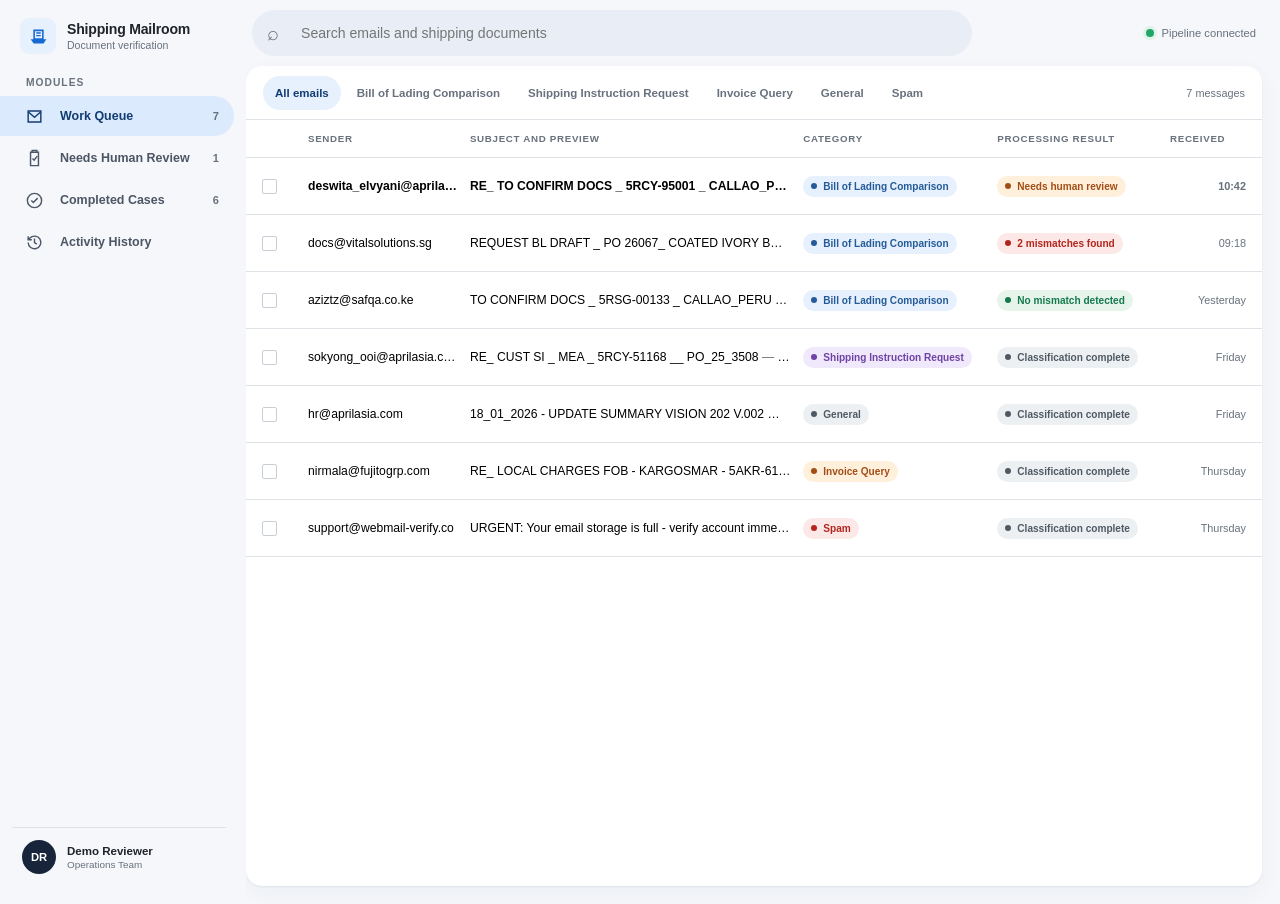
==== frontend/index.html @ e83cf976 "feat: add shipping verification frontend" ====
<!doctype html>
<html lang="en">
<head>
  <meta charset="utf-8">
  <meta name="viewport" content="width=device-width, initial-scale=1">
  <meta name="description" content="Shipping verification inbox and document comparison workflow.">
  <title>Work Queue · Shipping Mailroom</title>
  <link rel="icon" type="image/svg+xml" href="data:image/svg+xml,%3Csvg xmlns='http://www.w3.org/2000/svg' viewBox='0 0 64 64'%3E%3Crect width='64' height='64' rx='15' fill='%2308131d'/%3E%3Cpath d='M13 39h38l-6 10H20z' fill='%2328d7ba'/%3E%3Cpath d='M22 18h20v21H22z' fill='%23f3f5ee'/%3E%3Cpath d='M27 24h10M27 30h10' stroke='%2308131d' stroke-width='3' stroke-linecap='round'/%3E%3C/svg%3E">
  <link rel="stylesheet" href="styles.css?v=8">
</head>
<body data-module="inbox">
  <aside class="sidebar" id="sidebar"></aside>
  <div class="app-frame">
    <header class="topbar" id="topbar"></header>
    <main class="module">
      <div class="mailbox-heading">
        <div class="mailbox-tabs" aria-label="Work Queue filters">
          <button class="active" data-filter="all">All emails</button>
          <button data-filter="bl_comparison">Bill of Lading Comparison</button>
          <button data-filter="si_request">Shipping Instruction Request</button>
          <button data-filter="invoice_query">Invoice Query</button>
          <button data-filter="general">General</button>
          <button data-filter="spam">Spam</button>
        </div>
        <span class="mailbox-count" id="mailboxCount">0 messages</span>
      </div>
      <div class="email-table" role="table" aria-label="Shipping email Work Queue">
        <div class="email-header" role="row"><span></span><span>Sender</span><span>Subject and preview</span><span>Category</span><span>Processing result</span><span>Received</span></div>
        <div id="emailRows"></div>
      </div>
    </main>
  </div>
  <div class="toast" id="toast" role="status" aria-live="polite"></div>
  <script src="data.js?v=7"></script>
  <script src="app.js?v=7"></script>
  <script src="inbox.js?v=7"></script>
</body>
</html>
---- frontend/styles.css ----
:root {
  --navy: #17243a;
  --navy-soft: #243651;
  --canvas: #f5f7fb;
  --paper: #ffffff;
  --ink: #20242a;
  --muted: #68717d;
  --line: #dfe3e8;
  --line-strong: #c8ced6;
  --blue: #1769d2;
  --blue-soft: #e7f0fd;
  --green: #147a4c;
  --green-soft: #e6f4ec;
  --orange: #a34d16;
  --orange-soft: #fff0dc;
  --red: #b3261e;
  --red-soft: #fce8e6;
  --shadow: 0 1px 2px rgba(26, 39, 60, .07), 0 8px 24px rgba(26, 39, 60, .04);
  font-family: Inter, ui-sans-serif, -apple-system, BlinkMacSystemFont, "Segoe UI", sans-serif;
  color: var(--ink);
  background: var(--canvas);
}
* { box-sizing: border-box; }
body { margin: 0; min-width: 320px; min-height: 100vh; display: grid; grid-template-columns: 246px minmax(0, 1fr); background: var(--canvas); }
button, input, select { font: inherit; }
button, a { -webkit-tap-highlight-color: transparent; }
a { color: inherit; }
.sr-only { position: absolute; width: 1px; height: 1px; padding: 0; margin: -1px; overflow: hidden; clip: rect(0,0,0,0); white-space: nowrap; border: 0; }

.sidebar { position: sticky; inset: 0 auto 0 0; height: 100vh; display: flex; flex-direction: column; padding: 18px 12px 14px 0; background: var(--canvas); z-index: 10; }
.brand { display: flex; align-items: center; gap: 11px; min-height: 48px; padding: 0 14px 18px 20px; }
.brand-mark { flex: 0 0 36px; width: 36px; height: 36px; display: grid; place-items: center; border-radius: 9px; color: var(--blue); background: var(--blue-soft); }
.brand-mark svg { width: 21px; }
.brand strong { display: block; font-size: .88rem; letter-spacing: -.015em; }
.brand small { display: block; margin-top: 2px; color: var(--muted); font-size: .66rem; }
.nav-label { padding: 5px 16px 8px 26px; color: var(--muted); font-size: .64rem; font-weight: 800; text-transform: uppercase; letter-spacing: .1em; }
.module-nav { display: grid; gap: 2px; }
.module-nav a { display: grid; grid-template-columns: 24px 1fr auto; align-items: center; gap: 12px; min-height: 40px; padding: 5px 15px 5px 24px; border-radius: 0 22px 22px 0; color: #4c5664; text-decoration: none; font-size: .78rem; font-weight: 600; }
.module-nav a:hover { background: #e9edf3; }
.module-nav a.active { color: #123d72; background: #dceafd; }
.module-nav a b { color: var(--muted); font-size: .69rem; font-weight: 700; }
.nav-icon { width: 20px; height: 20px; display: grid; place-items: center; }
.nav-icon svg { width: 19px; height: 19px; }
.sidebar-profile { margin: auto 8px 0 12px; padding: 12px 10px; display: grid; grid-template-columns: 36px 1fr; align-items: center; gap: 9px; border-top: 1px solid var(--line); }
.profile-avatar { width: 34px; height: 34px; display: grid; place-items: center; border-radius: 50%; color: #fff; background: var(--navy); font-size: .7rem; font-weight: 800; }
.profile-copy { min-width: 0; }
.profile-copy strong, .profile-copy span { display: block; overflow: hidden; white-space: nowrap; text-overflow: ellipsis; }
.profile-copy strong { font-size: .72rem; }
.profile-copy span { margin-top: 2px; color: var(--muted); font-size: .62rem; }

.app-frame { min-width: 0; }
.topbar { height: 66px; display: flex; align-items: center; justify-content: space-between; gap: 20px; padding: 9px 24px 9px 6px; }
.global-search { width: min(720px, 75%); min-height: 46px; display: grid; grid-template-columns: 24px 1fr; align-items: center; gap: 8px; padding: 0 15px; border-radius: 24px; background: #e9eef6; }
.global-search:focus-within { background: var(--paper); box-shadow: var(--shadow); }
.global-search input { width: 100%; border: 0; outline: 0; background: transparent; color: var(--ink); font-size: .88rem; }
.search-icon { color: var(--muted); font-size: 1.25rem; }
.pipeline-state { display: flex; align-items: center; gap: 7px; color: var(--muted); font-size: .7rem; white-space: nowrap; }
.pipeline-state span { width: 8px; height: 8px; border-radius: 50%; background: #23a667; box-shadow: 0 0 0 3px #dff3e8; }

.module { min-height: calc(100vh - 80px); margin: 0 18px 18px 0; overflow: hidden; border-radius: 16px; background: var(--paper); box-shadow: var(--shadow); }
.module-inner { padding: 0 24px 34px; }
.module-heading { min-height: 76px; display: flex; align-items: center; justify-content: space-between; gap: 18px; padding: 16px 22px; border-bottom: 1px solid var(--line); }
.kicker { display: block; margin-bottom: 4px; color: var(--blue); font-size: .61rem; font-weight: 800; text-transform: uppercase; letter-spacing: .09em; }
h1, h2, h3, p { margin-top: 0; }
h1 { margin-bottom: 0; font-size: 1.35rem; line-height: 1.2; letter-spacing: -.025em; }
.module-heading p { margin: 5px 0 0; color: var(--muted); font-size: .75rem; }
.heading-stats { display: flex; gap: 8px; }
.heading-stats div { min-width: 106px; padding: 8px 11px; border: 1px solid var(--line); border-radius: 9px; }
.heading-stats strong, .heading-stats span { display: block; }
.heading-stats strong { font-size: .92rem; }
.heading-stats span { margin-top: 2px; color: var(--muted); font-size: .62rem; }
.module-actions, .button-row { display: flex; align-items: center; gap: 8px; flex-wrap: wrap; }
.select-case { min-height: 36px; max-width: 310px; padding: 7px 32px 7px 10px; border: 1px solid var(--line-strong); border-radius: 18px; color: var(--ink); background: var(--paper); font-size: .68rem; }
.primary-button, .secondary-button { min-height: 36px; display: inline-flex; align-items: center; justify-content: center; padding: 7px 13px; border-radius: 18px; font-size: .7rem; font-weight: 750; text-decoration: none; cursor: pointer; }
.primary-button { border: 1px solid var(--blue); color: #fff; background: var(--blue); }
.secondary-button { border: 1px solid var(--line-strong); color: var(--ink); background: var(--paper); }
.primary-button:hover { background: #105ab5; }
.secondary-button:hover { border-color: var(--blue); color: var(--blue); }

.mailbox-heading { min-height: 54px; display: flex; align-items: center; justify-content: space-between; gap: 14px; padding: 8px 17px; border-bottom: 1px solid var(--line); }
.mailbox-tabs { min-width: 0; display: flex; align-items: center; gap: 4px; overflow-x: auto; scrollbar-width: thin; }
.mailbox-tabs button { min-height: 34px; padding: 6px 12px; border: 0; border-radius: 18px; color: var(--muted); background: transparent; font-size: .72rem; font-weight: 650; cursor: pointer; }
.mailbox-tabs button:hover { background: #eef1f5; }
.mailbox-tabs button.active { color: #123d72; background: var(--blue-soft); }
.mailbox-count { color: var(--muted); font-size: .68rem; }
.email-table { width: 100%; }
.email-header, .email-row { display: grid; grid-template-columns: 34px minmax(135px,.7fr) minmax(240px,1.5fr) minmax(150px,.85fr) minmax(138px,.75fr) 76px; align-items: center; gap: 12px; padding: 0 16px; }
.email-header { min-height: 38px; border-bottom: 1px solid var(--line); color: var(--muted); font-size: .61rem; font-weight: 800; text-transform: uppercase; letter-spacing: .07em; }
.email-row { width: 100%; min-height: 57px; border: 0; border-bottom: 1px solid var(--line); background: var(--paper); text-align: left; cursor: pointer; }
.email-row:hover { position: relative; z-index: 1; background: #f4f7fb; box-shadow: 0 1px 4px rgba(28,40,60,.14); }
.email-row.unread { font-weight: 700; }
.row-check { width: 15px; height: 15px; border: 1px solid var(--line-strong); border-radius: 2px; }
.email-sender, .email-subject { overflow: hidden; white-space: nowrap; text-overflow: ellipsis; font-size: .76rem; }
.email-preview { color: var(--muted); font-weight: 400; }
.email-time { color: var(--muted); font-size: .68rem; text-align: right; }
.pill { width: fit-content; max-width: 100%; display: inline-flex; align-items: center; gap: 6px; padding: 5px 8px; border-radius: 999px; color: #4f5964; background: #edf0f3; font-size: .63rem; font-weight: 750; white-space: nowrap; }
.pill::before { content: ''; width: 6px; height: 6px; border-radius: 50%; background: currentColor; }
.pill.teal { color: var(--green); background: var(--green-soft); }
.pill.orange { color: var(--orange); background: var(--orange-soft); }
.pill.red { color: var(--red); background: var(--red-soft); }
.pill.blue { color: #245b98; background: var(--blue-soft); }
.pill.purple { color: #6f42a6; background: #f0e8fb; }
.empty { padding: 50px 24px; color: var(--muted); text-align: center; font-size: .78rem; }
.empty h2 { color: var(--ink); }
.empty .primary-button { margin-top: 12px; }

.message-toolbar { min-height: 50px; display: flex; align-items: center; justify-content: space-between; gap: 10px; padding: 6px 14px; border-bottom: 1px solid var(--line); }
.icon-link { min-height: 36px; display: inline-flex; align-items: center; gap: 8px; padding: 6px 10px; border-radius: 18px; color: var(--muted); text-decoration: none; font-size: .7rem; font-weight: 650; }
.icon-link:hover { color: var(--ink); background: #eef1f5; }
.message-index { color: var(--muted); font-size: .68rem; }
.message-article { padding: 22px 28px 34px; }
.message-subject-line { display: flex; align-items: flex-start; justify-content: space-between; gap: 18px; }
.message-subject-line h1 { max-width: 850px; font-size: 1.22rem; font-weight: 500; line-height: 1.4; }
.category-label { display: inline-block; margin-left: 7px; padding: 3px 7px; border-radius: 4px; color: var(--muted); background: #edf0f3; font-size: .6rem; vertical-align: middle; }
.sender-line { display: grid; grid-template-columns: 42px minmax(0,1fr) auto; align-items: center; gap: 11px; margin-top: 22px; }
.sender-avatar { width: 40px; height: 40px; display: grid; place-items: center; border-radius: 50%; color: #24415d; background: #dde7f1; font-size: .72rem; font-weight: 800; }
.sender-name { font-size: .75rem; font-weight: 750; }
.sender-address, .sender-recipient, .sender-time { color: var(--muted); font-size: .65rem; }
.sender-recipient { margin-top: 3px; }
.message-body { max-width: 800px; margin: 24px 0 28px 53px; white-space: pre-line; font-size: .79rem; line-height: 1.75; }
.attachment-area { margin-left: 53px; }
.attachment-area h2 { margin: 0 0 10px; font-size: .74rem; }
.attachment-grid { display: grid; grid-template-columns: repeat(2, minmax(220px, 310px)); gap: 10px; }
.attachment-card { min-height: 68px; display: grid; grid-template-columns: 50px 1fr; align-items: center; gap: 10px; padding: 9px; border: 1px solid var(--line); border-radius: 9px; color: var(--ink); background: var(--paper); text-decoration: none; }
.attachment-card:hover { border-color: var(--blue); }
.attachment-thumb { width: 50px; height: 50px; display: grid; place-items: center; border-radius: 5px; color: var(--muted); background: #edf1f5; font-size: .58rem; font-weight: 800; }
.attachment-name { display: block; overflow: hidden; white-space: nowrap; text-overflow: ellipsis; font-size: .7rem; font-weight: 700; }
.attachment-type { display: block; margin-top: 4px; color: var(--muted); font-size: .62rem; }
.result-banner { max-width: 760px; margin: 24px 0 0 53px; display: flex; align-items: center; justify-content: space-between; gap: 16px; padding: 14px 16px; border-radius: 10px; }
.result-banner.match { background: var(--green-soft); }
.result-banner.mismatch { background: var(--red-soft); }
.result-banner.review { background: var(--orange-soft); }
.result-banner.classified { background: var(--blue-soft); }
.result-banner strong { display: block; font-size: .78rem; }
.result-banner p { margin: 4px 0 0; color: var(--muted); font-size: .66rem; line-height: 1.45; }

.surface { margin: 16px 22px 24px; overflow: hidden; border: 1px solid var(--line); border-radius: 12px; background: var(--paper); }
.case-banner { display: flex; align-items: flex-start; justify-content: space-between; gap: 18px; padding: 15px 17px; border-bottom: 1px solid var(--line); }
.case-banner h2 { margin: 3px 0 5px; font-size: .9rem; }
.case-banner p { margin: 0; color: var(--muted); font-size: .67rem; }
.case-result { flex: none; padding: 7px 9px; border-radius: 8px; font-size: .66rem; font-weight: 800; }
.case-result.match { color: var(--green); background: var(--green-soft); }
.case-result.mismatch { color: var(--red); background: var(--red-soft); }
.comparison-table { width: 100%; }
.compare-row { display: grid; grid-template-columns: minmax(135px,.8fr) minmax(175px,1.15fr) minmax(175px,1.15fr) 98px; align-items: center; gap: 15px; min-height: 67px; padding: 9px 16px; border-bottom: 1px solid var(--line); }
.compare-row.header { min-height: 40px; color: var(--muted); background: #fafbfc; font-size: .59rem; font-weight: 800; text-transform: uppercase; letter-spacing: .06em; }
.compare-row.flagged { background: #fff8f7; box-shadow: inset 3px 0 var(--red); }
.compare-row.unresolved { background: #fffaf1; box-shadow: inset 3px 0 #d98525; }
.field-name { font-size: .73rem; font-weight: 750; }
.field-value strong { display: block; font-size: .72rem; font-weight: 650; }
.field-value a { display: inline-block; margin-top: 5px; color: var(--blue); font-size: .62rem; font-weight: 750; text-decoration: none; }
.surface-foot { min-height: 52px; display: flex; align-items: center; justify-content: space-between; gap: 14px; padding: 9px 16px; color: var(--muted); background: #fafbfc; font-size: .64rem; }

.field-tabs { display: flex; gap: 6px; margin: 16px 22px 0; overflow-x: auto; }
.field-tabs a { flex: none; padding: 7px 10px; border-radius: 16px; color: var(--muted); background: #edf0f4; text-decoration: none; font-size: .63rem; font-weight: 700; }
.field-tabs a.active { color: #fff; background: var(--navy); }
.proof-grid { display: grid; grid-template-columns: 1fr 1fr; gap: 14px; margin: 16px 22px 0; }
.proof-card { overflow: hidden; border: 1px solid var(--line); border-radius: 12px; background: var(--paper); }
.proof-meta { padding: 13px 15px; border-bottom: 1px solid var(--line); }
.doc-type { color: var(--blue); font-size: .59rem; font-weight: 800; text-transform: uppercase; letter-spacing: .08em; }
.proof-meta h2 { margin: 4px 0 3px; font-size: .82rem; }
.proof-meta p { margin: 0; color: var(--muted); font-size: .64rem; }
.document-page { min-height: 330px; margin: 14px; padding: 24px 20px; border: 1px solid #e1e2df; background: #fffef9; color: #50575d; font: 500 .66rem/1.6 ui-monospace, SFMono-Regular, Menlo, monospace; }
.fake-line { height: 7px; margin-bottom: 10px; border-radius: 4px; background: #e7e8e3; }
.fake-line.short { width: 57%; }
.source-highlight { margin: 31px -5px; padding: 8px 5px; border: 1px solid #edd875; border-radius: 4px; color: #293137; background: #fff1ac; }
.verification-strip { margin: 14px 22px 24px; display: flex; align-items: center; justify-content: space-between; gap: 14px; padding: 14px 16px; border-radius: 10px; color: #fff; background: var(--navy); }
.verification-strip small { display: block; margin-bottom: 4px; color: #b9c5d3; font-size: .59rem; font-weight: 800; text-transform: uppercase; }
.verification-strip strong { font-size: .76rem; }
.delta { font-size: .76rem; font-weight: 800; }

.review-layout { display: grid; grid-template-columns: minmax(210px,.55fr) minmax(460px,1.45fr); gap: 14px; padding: 16px 22px 24px; }
.review-layout .surface { margin: 0; }
.queue-list { padding: 7px; }
.queue-item { display: block; width: 100%; padding: 12px 11px; border: 0; border-radius: 8px; color: var(--ink); background: transparent; text-align: left; text-decoration: none; cursor: pointer; }
.queue-item:hover { background: #f1f4f8; }
.queue-item.active { background: var(--blue-soft); box-shadow: inset 3px 0 var(--blue); }
.queue-item strong { display: block; margin-bottom: 4px; font-size: .7rem; }
.queue-item span { color: var(--muted); font-size: .61rem; }
.review-detail { padding: 16px; }
.review-alert { padding: 13px 14px; border-radius: 9px; background: var(--orange-soft); }
.review-alert h2 { margin: 0 0 5px; color: var(--orange); font-size: .79rem; }
.review-alert p { margin: 0; color: #74533d; font-size: .68rem; line-height: 1.5; }
.review-columns { display: grid; grid-template-columns: 1fr 1fr; gap: 11px; margin-top: 12px; }
.evidence-snippet { padding: 13px; border: 1px solid var(--line); border-radius: 9px; background: #fafbfc; }
.evidence-snippet h3 { margin: 4px 0 2px; font-size: .72rem; }
.evidence-snippet small { color: var(--muted); font-size: .61rem; }
.source-quote { margin-top: 10px; padding: 10px; border-left: 3px solid #e0b23f; border-radius: 0 6px 6px 0; background: var(--paper); font: 500 .65rem/1.5 ui-monospace, SFMono-Regular, Menlo, monospace; }
.review-form { margin-top: 13px; }
.review-fields { display: grid; grid-template-columns: 1fr 1fr; gap: 11px; }
.review-form label { display: block; margin-bottom: 6px; color: var(--muted); font-size: .6rem; font-weight: 800; text-transform: uppercase; letter-spacing: .06em; }
.review-form input { width: 100%; min-height: 38px; padding: 8px 10px; border: 1px solid var(--line-strong); border-radius: 7px; color: var(--ink); background: var(--paper); }
.review-form .button-row { margin-top: 12px; }

.activity-grid { display: grid; grid-template-columns: minmax(0,1.35fr) minmax(220px,.55fr); gap: 14px; padding: 16px 22px 24px; }
.activity-grid .surface { margin: 0; }
.timeline { padding: 7px 19px 17px; }
.timeline-item { position: relative; min-height: 57px; padding: 12px 0 7px 32px; }
.timeline-item::before { content: ''; position: absolute; left: 9px; top: 0; bottom: 0; width: 1px; background: var(--line); }
.timeline-item:first-child::before { top: 18px; }
.timeline-item:last-child::before { bottom: calc(100% - 19px); }
.timeline-item i { position: absolute; left: 4px; top: 17px; width: 11px; height: 11px; border: 2px solid #fff; border-radius: 50%; background: var(--green); box-shadow: 0 0 0 2px #bfe4d0; }
.timeline-item.warning i { background: #d27a1e; box-shadow: 0 0 0 2px #f3d6b4; }
.timeline-item strong { display: block; font-size: .7rem; }
.timeline-item span { color: var(--muted); font-size: .62rem; }
.metric-stack { display: grid; align-content: start; gap: 10px; }
.metric-card { padding: 14px; border: 1px solid var(--line); border-radius: 10px; background: var(--paper); }
.metric-card span, .metric-card strong, .metric-card small { display: block; }
.metric-card span { color: var(--muted); font-size: .62rem; }
.metric-card strong { margin-top: 5px; font-size: 1rem; }
.metric-card small { margin-top: 3px; color: var(--green); font-size: .6rem; }

.toast { position: fixed; left: calc(50% + 123px); bottom: 22px; transform: translate(-50%, 100px); z-index: 30; padding: 10px 14px; border-radius: 20px; color: #fff; background: var(--navy); font-size: .71rem; box-shadow: 0 10px 30px rgba(0,0,0,.22); transition: transform .2s ease; }
.toast.show { transform: translate(-50%, 0); }
input:focus, select:focus { outline: 3px solid #dceafd; border-color: var(--blue) !important; }

@media (max-width: 980px) {
  body { grid-template-columns: 210px minmax(0,1fr); }
  .module-nav a { padding-left: 17px; }
  .email-header { display: none; }
  .email-row { min-height: 96px; grid-template-columns: 22px minmax(0,1fr) minmax(138px,auto); gap: 7px; padding-block: 10px; }
  .email-row .email-sender { grid-column: 2; }
  .email-row .email-subject { grid-column: 2; }
  .email-row .email-category { grid-column: 3; grid-row: 1; max-width: 138px; white-space: normal; line-height: 1.25; }
  .email-row .email-result { grid-column: 3; grid-row: 2; max-width: 138px; white-space: normal; line-height: 1.25; }
  .email-row .email-time { grid-column: 3; grid-row: 3; }
  .proof-grid, .review-columns { grid-template-columns: 1fr; }
  .toast { left: calc(50% + 105px); }
}
@media (max-width: 760px) {
  body { grid-template-columns: 190px minmax(0,1fr); }
  .sidebar { padding-right: 7px; }
  .brand { padding-inline: 13px 7px; }
  .brand-mark { flex-basis: 32px; width: 32px; height: 32px; }
  .brand strong { font-size: .74rem; }
  .brand small { font-size: .58rem; }
  .module-nav a { padding-left: 15px; gap: 9px; font-size: .7rem; }
  .module-nav a b { font-size: .61rem; }
  .sidebar-profile { margin-left: 7px; padding-inline: 7px; grid-template-columns: 32px 1fr; gap: 7px; }
  .profile-avatar { width: 31px; height: 31px; }
  .topbar { padding-right: 10px; }
  .global-search { width: 100%; }
  .pipeline-state { display: none; }
  .module { margin-right: 7px; }
  .mailbox-heading { align-items: flex-start; flex-direction: column; }
  .message-article { padding: 18px; }
  .message-body, .attachment-area, .result-banner { margin-left: 0; }
  .attachment-grid { grid-template-columns: 1fr; }
  .result-banner { align-items: flex-start; flex-direction: column; }
  .module-heading { align-items: flex-start; flex-direction: column; }
  .module-actions { width: 100%; }
  .select-case { width: 100%; max-width: none; }
  .surface { margin-inline: 12px; }
  .compare-row.header { display: none; }
  .compare-row { grid-template-columns: 1fr auto; gap: 9px; padding-block: 13px; }
  .compare-row .field-name { grid-column: 1; }
  .compare-row .pill { grid-column: 2; grid-row: 1; }
  .compare-row .field-value { grid-column: 1 / 3; padding-top: 7px; border-top: 1px dashed var(--line); }
  .compare-row .field-value:nth-child(2)::before { content: 'SHIPPING INSTRUCTION'; }
  .compare-row .field-value:nth-child(3)::before { content: 'DRAFT BILL OF LADING'; }
  .compare-row .field-value::before { display: block; margin-bottom: 3px; color: var(--muted); font-size: .55rem; font-weight: 800; letter-spacing: .06em; }
  .proof-grid, .review-layout, .activity-grid, .review-fields { grid-template-columns: 1fr; }
  .proof-grid { margin-inline: 12px; }
  .field-tabs { margin-inline: 12px; }
  .verification-strip { margin-inline: 12px; align-items: flex-start; flex-direction: column; }
  .review-layout, .activity-grid { padding-inline: 12px; }
  .surface-foot { align-items: flex-start; flex-direction: column; }
  .toast { left: calc(50% + 95px); }
}
@media (max-width: 520px) {
  body { grid-template-columns: 68px minmax(0,1fr); }
  .brand { justify-content: center; padding-inline: 5px; }
  .brand > div:last-child, .nav-label, .module-nav a > span:nth-child(2), .module-nav a b, .profile-copy { display: none; }
  .module-nav a { grid-template-columns: 1fr; justify-items: center; padding: 7px 4px; }
  .sidebar-profile { grid-template-columns: 1fr; justify-items: center; margin-inline: 4px 0; padding-inline: 4px; }
  .email-row { grid-template-columns: 22px minmax(0,1fr); min-height: 126px; }
  .email-row .email-sender, .email-row .email-subject, .email-row .email-category, .email-row .email-result { grid-column: 2; }
  .email-row .email-category { grid-row: 3; }
  .email-row .email-result { grid-row: 4; }
  .email-row .email-time { grid-column: 2; grid-row: 1; justify-self: end; }
  .toast { left: calc(50% + 34px); }
}
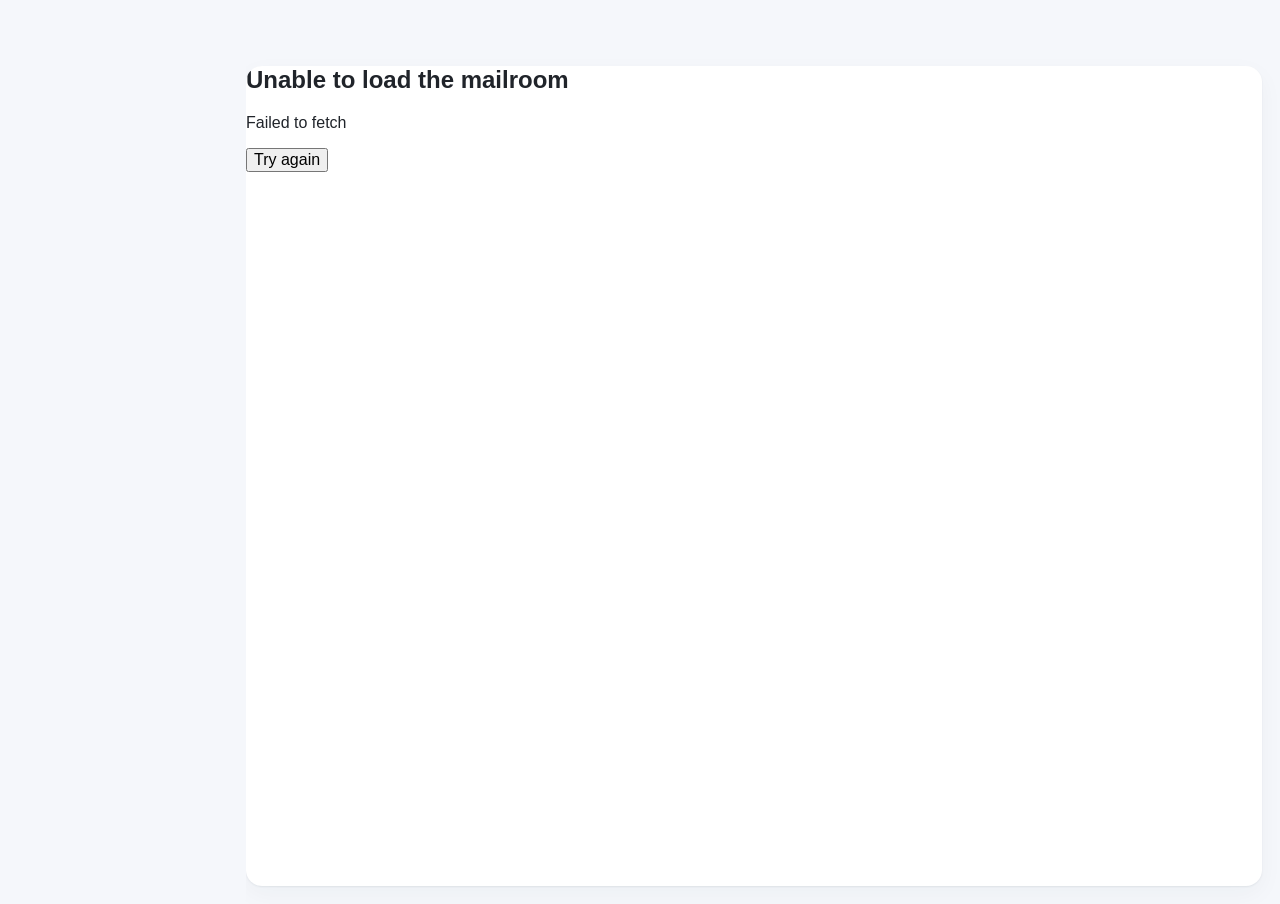
==== commit e5d62f0f: "api connection & frontend setup" ====
--- a/frontend/index.html
+++ b/frontend/index.html
@@ -31,8 +31,8 @@
     </main>
   </div>
   <div class="toast" id="toast" role="status" aria-live="polite"></div>
-  <script src="data.js?v=7"></script>
-  <script src="app.js?v=7"></script>
-  <script src="inbox.js?v=7"></script>
+  <script src="data.js?v=9"></script>
+
+
 </body>
 </html>
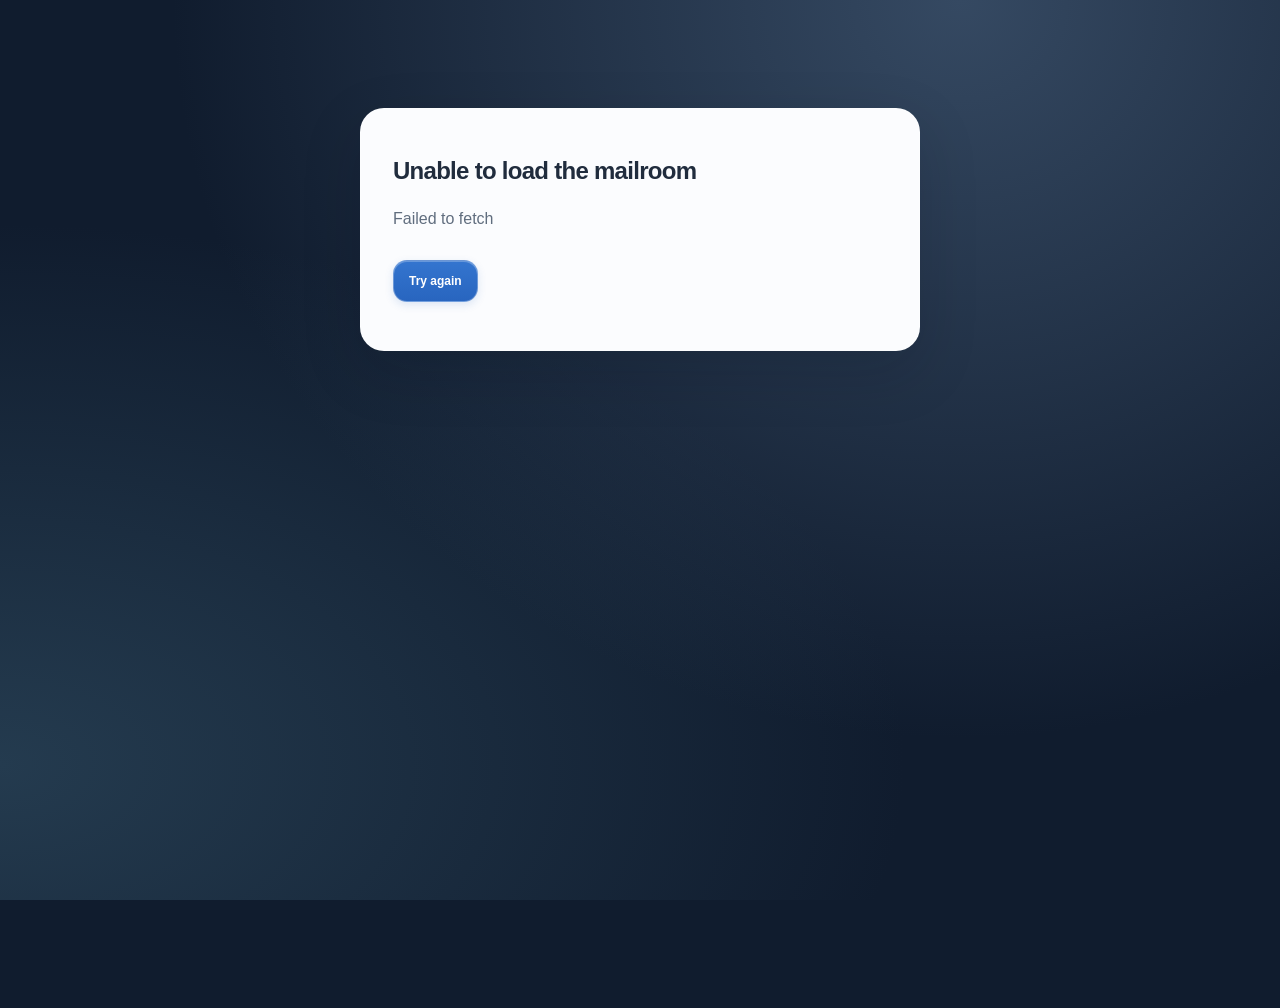
==== commit 2a32c8ed: "frontend revamp + manual upload email" ====
--- a/frontend/index.html
+++ b/frontend/index.html
@@ -6,15 +6,26 @@
   <meta name="description" content="Shipping verification inbox and document comparison workflow.">
   <title>Work Queue · Shipping Mailroom</title>
   <link rel="icon" type="image/svg+xml" href="data:image/svg+xml,%3Csvg xmlns='http://www.w3.org/2000/svg' viewBox='0 0 64 64'%3E%3Crect width='64' height='64' rx='15' fill='%2308131d'/%3E%3Cpath d='M13 39h38l-6 10H20z' fill='%2328d7ba'/%3E%3Cpath d='M22 18h20v21H22z' fill='%23f3f5ee'/%3E%3Cpath d='M27 24h10M27 30h10' stroke='%2308131d' stroke-width='3' stroke-linecap='round'/%3E%3C/svg%3E">
-  <link rel="stylesheet" href="styles.css?v=8">
+  <link rel="stylesheet" href="styles.css?v=9">
+  <link rel="stylesheet" href="interface.css?v=2">
+  <script src="motion.js?v=1" defer></script>
 </head>
 <body data-module="inbox">
+  <a class="skip-link" href="#mainContent">Skip to content</a>
   <aside class="sidebar" id="sidebar"></aside>
   <div class="app-frame">
     <header class="topbar" id="topbar"></header>
-    <main class="module">
+    <main class="module" id="mainContent" tabindex="-1">
+      <div class="module-heading queue-heading">
+        <div><span class="kicker">Your shipping workspace</span><h1 id="queueTitle">Work queue</h1><p>Every shipment, checked. Every exception, in focus.</p></div>
+        <div class="module-actions">
+          <a class="secondary-button" href="review.html">Review exceptions <span aria-hidden="true">↗</span></a>
+          <button class="primary-button" type="button" id="composeButton"><span aria-hidden="true">+</span> Compose email</button>
+        </div>
+      </div>
+      <div class="queue-overview" aria-label="Queue overview" id="queueOverview"></div>
       <div class="mailbox-heading">
-        <div class="mailbox-tabs" aria-label="Work Queue filters">
+        <div class="mailbox-tabs" role="group" aria-label="Work Queue filters">
           <button class="active" data-filter="all">All emails</button>
           <button data-filter="bl_comparison">Bill of Lading Comparison</button>
           <button data-filter="si_request">Shipping Instruction Request</button>
@@ -22,17 +33,66 @@
           <button data-filter="general">General</button>
           <button data-filter="spam">Spam</button>
         </div>
-        <span class="mailbox-count" id="mailboxCount">0 messages</span>
+        <span class="mailbox-count" id="mailboxCount" role="status" aria-live="polite">0 messages</span>
       </div>
-      <div class="email-table" role="table" aria-label="Shipping email Work Queue">
-        <div class="email-header" role="row"><span></span><span>Sender</span><span>Subject and preview</span><span>Category</span><span>Processing result</span><span>Received</span></div>
+      <div class="bulk-bar" id="bulkBar" hidden>
+        <span class="bulk-status" id="bulkStatus" role="status" aria-live="polite">0 selected</span>
+        <div class="bulk-progress" id="bulkProgress" hidden>
+          <div class="progress"><div class="progress-fill" id="bulkProgressFill"></div></div>
+        </div>
+        <div class="button-row">
+          <button class="secondary-button" type="button" id="bulkStop" hidden>Stop</button>
+          <button class="secondary-button" type="button" id="bulkClear">Clear selection</button>
+          <button class="primary-button" type="button" id="bulkProcess">Process selected</button>
+        </div>
+      </div>
+      <div class="email-table" role="region" aria-label="Shipping email Work Queue">
+        <div class="email-header">
+          <span class="row-check"><input type="checkbox" id="selectAll" aria-label="Select all visible emails"></span>
+          <span>Sender</span><span>Subject and preview</span><span>Category</span><span>Processing result</span><span>Received</span>
+        </div>
         <div id="emailRows"></div>
       </div>
     </main>
   </div>
   <div class="toast" id="toast" role="status" aria-live="polite"></div>
-  <script src="data.js?v=9"></script>
 
+  <dialog class="compose-dialog" id="composeDialog" aria-labelledby="composeTitle">
+    <form id="composeForm" novalidate>
+      <div class="compose-head">
+        <h2 id="composeTitle">Compose email</h2>
+        <button type="button" class="icon-button" id="composeClose" aria-label="Close compose form">✕</button>
+      </div>
+      <div class="compose-body">
+        <label class="field">
+          <span>Subject</span>
+          <input type="text" id="composeSubject" maxlength="300" placeholder="e.g. Shipping Instruction for booking 5AKR-61849" autocomplete="off">
+        </label>
+        <label class="field">
+          <span>Content</span>
+          <textarea id="composeContent" rows="7" placeholder="Write or paste the email body…"></textarea>
+        </label>
+        <div class="field">
+          <span id="composeAttachLabel">Attachments</span>
+          <label class="file-drop" id="composeDrop" for="composeFiles">
+            <input type="file" id="composeFiles" multiple accept=".pdf,.xlsx,.txt,.docx,.docs" aria-labelledby="composeAttachLabel">
+            <span class="file-drop-copy"><strong>Drag files here</strong> or <u>browse</u></span>
+            <small>PDF, XLSX, TXT or DOCX — up to 10 MB each, 10 files max</small>
+          </label>
+          <ul class="file-chip-list" id="composeFileList"></ul>
+        </div>
+        <p class="compose-error" id="composeError" role="alert" hidden></p>
+      </div>
+      <div class="compose-foot">
+        <span class="compose-hint" id="composeHint">Processing can take up to a minute.</span>
+        <div class="button-row">
+          <button type="button" class="secondary-button" id="composeCancel">Cancel</button>
+          <button type="submit" class="primary-button" id="composeSubmit">Create and process</button>
+        </div>
+      </div>
+    </form>
+  </dialog>
 
+  <script src="data.js?v=10"></script>
 </body>
 </html>
--- a/frontend/styles.css
+++ b/frontend/styles.css
@@ -1,119 +1,218 @@
 :root {
   --navy: #17243a;
-  --navy-soft: #243651;
-  --canvas: #f5f7fb;
-  --paper: #ffffff;
-  --ink: #20242a;
-  --muted: #68717d;
-  --line: #dfe3e8;
-  --line-strong: #c8ced6;
+  --navy-glass: rgba(20, 31, 51, .78);
+  --navy-glass-strong: rgba(16, 26, 44, .88);
+  --ink: #1a2028;
+  --muted: #5c6675;
+  --line: rgba(23, 36, 58, .10);
+  --line-strong: rgba(23, 36, 58, .18);
+
+  --glass: rgba(255, 255, 255, .5);
+  --glass-strong: rgba(255, 255, 255, .68);
+  --glass-solid: rgba(255, 255, 255, .86);
+  --glass-border: rgba(255, 255, 255, .55);
+  --glass-border-soft: rgba(255, 255, 255, .32);
+  --glass-hairline: rgba(23, 36, 58, .08);
+
   --blue: #1769d2;
-  --blue-soft: #e7f0fd;
-  --green: #147a4c;
-  --green-soft: #e6f4ec;
-  --orange: #a34d16;
-  --orange-soft: #fff0dc;
+  --blue-soft: rgba(23, 105, 210, .14);
+  --blue-border: rgba(23, 105, 210, .3);
+  --green: #0f7a4c;
+  --green-soft: rgba(15, 122, 76, .16);
+  --orange: #a35516;
+  --orange-soft: rgba(196, 120, 20, .18);
   --red: #b3261e;
-  --red-soft: #fce8e6;
-  --shadow: 0 1px 2px rgba(26, 39, 60, .07), 0 8px 24px rgba(26, 39, 60, .04);
+  --red-soft: rgba(211, 60, 50, .16);
+  --purple: #6f42a6;
+  --purple-soft: rgba(111, 66, 166, .16);
+
+  --blur: blur(36px) saturate(180%);
+  --blur-soft: blur(16px) saturate(160%);
+  --blur-strong: blur(44px) saturate(190%);
+  --ease: cubic-bezier(.4, 0, .2, 1);
+
+  --shadow-glass: 0 1px 0 rgba(255, 255, 255, .55) inset, 0 10px 34px rgba(23, 36, 58, .10);
+  --shadow-float: 0 18px 46px rgba(15, 23, 42, .18);
+  --shadow-pop: 0 4px 16px rgba(23, 36, 58, .12);
+
   font-family: Inter, ui-sans-serif, -apple-system, BlinkMacSystemFont, "Segoe UI", sans-serif;
   color: var(--ink);
-  background: var(--canvas);
+  background: #e9edf7;
 }
 * { box-sizing: border-box; }
-body { margin: 0; min-width: 320px; min-height: 100vh; display: grid; grid-template-columns: 246px minmax(0, 1fr); background: var(--canvas); }
+body {
+  margin: 0; min-width: 320px; min-height: 100vh;
+  display: grid; grid-template-columns: 264px minmax(0, 1fr);
+  background: transparent;
+  scroll-behavior: smooth;
+}
+body::before {
+  content: '';
+  position: fixed;
+  inset: -10%;
+  z-index: -1;
+  background:
+    radial-gradient(circle at 8% 10%, rgba(112, 168, 255, .55), transparent 42%),
+    radial-gradient(circle at 88% 8%, rgba(178, 140, 255, .48), transparent 46%),
+    radial-gradient(circle at 15% 90%, rgba(110, 224, 190, .42), transparent 46%),
+    radial-gradient(circle at 94% 92%, rgba(255, 189, 120, .4), transparent 46%),
+    linear-gradient(160deg, #eef2fb 0%, #e7ecf9 55%, #ece7f6 100%);
+}
 button, input, select { font: inherit; }
 button, a { -webkit-tap-highlight-color: transparent; }
 a { color: inherit; }
 .sr-only { position: absolute; width: 1px; height: 1px; padding: 0; margin: -1px; overflow: hidden; clip: rect(0,0,0,0); white-space: nowrap; border: 0; }
 
-.sidebar { position: sticky; inset: 0 auto 0 0; height: 100vh; display: flex; flex-direction: column; padding: 18px 12px 14px 0; background: var(--canvas); z-index: 10; }
-.brand { display: flex; align-items: center; gap: 11px; min-height: 48px; padding: 0 14px 18px 20px; }
-.brand-mark { flex: 0 0 36px; width: 36px; height: 36px; display: grid; place-items: center; border-radius: 9px; color: var(--blue); background: var(--blue-soft); }
+@keyframes fadeInUp { from { opacity: 0; transform: translateY(8px); } to { opacity: 1; transform: translateY(0); } }
+@keyframes pulseDot { 0%, 100% { box-shadow: 0 0 0 3px rgba(35, 166, 103, .22); } 50% { box-shadow: 0 0 0 6px rgba(35, 166, 103, .1); } }
+
+.sidebar {
+  position: sticky; inset: 0 auto 0 0; height: calc(100vh - 28px);
+  display: flex; flex-direction: column;
+  margin: 14px 8px 14px 14px; padding: 18px 10px 14px;
+  border-radius: 22px;
+  background: var(--navy-glass);
+  backdrop-filter: var(--blur); -webkit-backdrop-filter: var(--blur);
+  border: 1px solid rgba(255, 255, 255, .14);
+  box-shadow: var(--shadow-float);
+  color: #eef2f8;
+  z-index: 10;
+}
+.brand { display: flex; align-items: center; gap: 11px; min-height: 48px; padding: 0 8px 18px 10px; }
+.brand-mark { flex: 0 0 36px; width: 36px; height: 36px; display: grid; place-items: center; border-radius: 10px; color: #bcd4ff; background: rgba(255, 255, 255, .12); border: 1px solid rgba(255, 255, 255, .18); }
 .brand-mark svg { width: 21px; }
-.brand strong { display: block; font-size: .88rem; letter-spacing: -.015em; }
-.brand small { display: block; margin-top: 2px; color: var(--muted); font-size: .66rem; }
-.nav-label { padding: 5px 16px 8px 26px; color: var(--muted); font-size: .64rem; font-weight: 800; text-transform: uppercase; letter-spacing: .1em; }
-.module-nav { display: grid; gap: 2px; }
-.module-nav a { display: grid; grid-template-columns: 24px 1fr auto; align-items: center; gap: 12px; min-height: 40px; padding: 5px 15px 5px 24px; border-radius: 0 22px 22px 0; color: #4c5664; text-decoration: none; font-size: .78rem; font-weight: 600; }
-.module-nav a:hover { background: #e9edf3; }
-.module-nav a.active { color: #123d72; background: #dceafd; }
-.module-nav a b { color: var(--muted); font-size: .69rem; font-weight: 700; }
+.brand strong { display: block; font-size: .88rem; letter-spacing: -.015em; color: #fff; }
+.brand small { display: block; margin-top: 2px; color: rgba(255, 255, 255, .5); font-size: .66rem; }
+.nav-label { padding: 5px 12px 8px 16px; color: rgba(255, 255, 255, .42); font-size: .64rem; font-weight: 800; text-transform: uppercase; letter-spacing: .1em; }
+.module-nav { display: grid; gap: 3px; padding: 0 2px; }
+.module-nav a {
+  display: grid; grid-template-columns: 24px 1fr auto; align-items: center; gap: 12px;
+  min-height: 40px; padding: 5px 13px; border-radius: 14px;
+  color: rgba(255, 255, 255, .72); text-decoration: none; font-size: .78rem; font-weight: 600;
+  transition: background .16s var(--ease), color .16s var(--ease), transform .16s var(--ease);
+}
+.module-nav a:hover { background: rgba(255, 255, 255, .08); color: #fff; transform: translateX(2px); }
+.module-nav a.active {
+  color: #fff;
+  background: linear-gradient(135deg, rgba(120, 170, 255, .35), rgba(178, 140, 255, .28));
+  box-shadow: inset 0 0 0 1px rgba(255, 255, 255, .25), 0 4px 14px rgba(23, 36, 58, .25);
+}
+.module-nav a b { color: rgba(255, 255, 255, .8); font-size: .64rem; font-weight: 800; padding: 2px 7px; border-radius: 999px; background: rgba(255, 255, 255, .14); }
 .nav-icon { width: 20px; height: 20px; display: grid; place-items: center; }
 .nav-icon svg { width: 19px; height: 19px; }
-.sidebar-profile { margin: auto 8px 0 12px; padding: 12px 10px; display: grid; grid-template-columns: 36px 1fr; align-items: center; gap: 9px; border-top: 1px solid var(--line); }
-.profile-avatar { width: 34px; height: 34px; display: grid; place-items: center; border-radius: 50%; color: #fff; background: var(--navy); font-size: .7rem; font-weight: 800; }
+.sidebar-profile { margin: auto 6px 0 8px; padding: 12px 10px; display: grid; grid-template-columns: 36px 1fr; align-items: center; gap: 9px; border-top: 1px solid rgba(255, 255, 255, .12); }
+.profile-avatar { width: 34px; height: 34px; display: grid; place-items: center; border-radius: 50%; color: #12213a; background: linear-gradient(135deg, #8fc0ff, #c6b2ff); font-size: .7rem; font-weight: 800; }
 .profile-copy { min-width: 0; }
 .profile-copy strong, .profile-copy span { display: block; overflow: hidden; white-space: nowrap; text-overflow: ellipsis; }
-.profile-copy strong { font-size: .72rem; }
-.profile-copy span { margin-top: 2px; color: var(--muted); font-size: .62rem; }
+.profile-copy strong { font-size: .72rem; color: #fff; }
+.profile-copy span { margin-top: 2px; color: rgba(255, 255, 255, .5); font-size: .62rem; }
 
 .app-frame { min-width: 0; }
-.topbar { height: 66px; display: flex; align-items: center; justify-content: space-between; gap: 20px; padding: 9px 24px 9px 6px; }
-.global-search { width: min(720px, 75%); min-height: 46px; display: grid; grid-template-columns: 24px 1fr; align-items: center; gap: 8px; padding: 0 15px; border-radius: 24px; background: #e9eef6; }
-.global-search:focus-within { background: var(--paper); box-shadow: var(--shadow); }
+.topbar {
+  height: 66px; display: flex; align-items: center; justify-content: space-between; gap: 20px;
+  margin: 14px 18px 14px 0; padding: 9px 18px;
+  border-radius: 20px;
+  background: var(--glass);
+  backdrop-filter: var(--blur); -webkit-backdrop-filter: var(--blur);
+  border: 1px solid var(--glass-border);
+  box-shadow: var(--shadow-glass);
+}
+.global-search { width: min(720px, 75%); min-height: 46px; display: grid; grid-template-columns: 24px 1fr; align-items: center; gap: 8px; padding: 0 15px; border-radius: 24px; background: rgba(255, 255, 255, .5); border: 1px solid var(--glass-border-soft); transition: background .18s var(--ease), box-shadow .18s var(--ease); }
+.global-search:focus-within { background: rgba(255, 255, 255, .92); box-shadow: var(--shadow-pop); }
 .global-search input { width: 100%; border: 0; outline: 0; background: transparent; color: var(--ink); font-size: .88rem; }
 .search-icon { color: var(--muted); font-size: 1.25rem; }
 .pipeline-state { display: flex; align-items: center; gap: 7px; color: var(--muted); font-size: .7rem; white-space: nowrap; }
-.pipeline-state span { width: 8px; height: 8px; border-radius: 50%; background: #23a667; box-shadow: 0 0 0 3px #dff3e8; }
-
-.module { min-height: calc(100vh - 80px); margin: 0 18px 18px 0; overflow: hidden; border-radius: 16px; background: var(--paper); box-shadow: var(--shadow); }
+.pipeline-state span { width: 8px; height: 8px; border-radius: 50%; background: #23a667; animation: pulseDot 2.4s ease-in-out infinite; }
+
+.module {
+  min-height: calc(100vh - 108px); margin: 0 18px 18px 0; overflow: hidden; border-radius: 24px;
+  background: var(--glass-strong);
+  backdrop-filter: var(--blur); -webkit-backdrop-filter: var(--blur);
+  border: 1px solid var(--glass-border);
+  box-shadow: var(--shadow-glass);
+  animation: fadeInUp .32s var(--ease) both;
+}
 .module-inner { padding: 0 24px 34px; }
-.module-heading { min-height: 76px; display: flex; align-items: center; justify-content: space-between; gap: 18px; padding: 16px 22px; border-bottom: 1px solid var(--line); }
+.module-heading { min-height: 76px; display: flex; align-items: center; justify-content: space-between; gap: 18px; padding: 16px 22px; border-bottom: 1px solid var(--glass-hairline); }
 .kicker { display: block; margin-bottom: 4px; color: var(--blue); font-size: .61rem; font-weight: 800; text-transform: uppercase; letter-spacing: .09em; }
 h1, h2, h3, p { margin-top: 0; }
 h1 { margin-bottom: 0; font-size: 1.35rem; line-height: 1.2; letter-spacing: -.025em; }
 .module-heading p { margin: 5px 0 0; color: var(--muted); font-size: .75rem; }
 .heading-stats { display: flex; gap: 8px; }
-.heading-stats div { min-width: 106px; padding: 8px 11px; border: 1px solid var(--line); border-radius: 9px; }
+.heading-stats div { min-width: 106px; padding: 8px 11px; border: 1px solid var(--glass-border); border-radius: 12px; background: rgba(255, 255, 255, .4); backdrop-filter: var(--blur-soft); transition: transform .16s var(--ease), box-shadow .16s var(--ease); }
+.heading-stats div:hover { transform: translateY(-1px); box-shadow: var(--shadow-pop); }
 .heading-stats strong, .heading-stats span { display: block; }
 .heading-stats strong { font-size: .92rem; }
 .heading-stats span { margin-top: 2px; color: var(--muted); font-size: .62rem; }
 .module-actions, .button-row { display: flex; align-items: center; gap: 8px; flex-wrap: wrap; }
-.select-case { min-height: 36px; max-width: 310px; padding: 7px 32px 7px 10px; border: 1px solid var(--line-strong); border-radius: 18px; color: var(--ink); background: var(--paper); font-size: .68rem; }
-.primary-button, .secondary-button { min-height: 36px; display: inline-flex; align-items: center; justify-content: center; padding: 7px 13px; border-radius: 18px; font-size: .7rem; font-weight: 750; text-decoration: none; cursor: pointer; }
-.primary-button { border: 1px solid var(--blue); color: #fff; background: var(--blue); }
-.secondary-button { border: 1px solid var(--line-strong); color: var(--ink); background: var(--paper); }
-.primary-button:hover { background: #105ab5; }
-.secondary-button:hover { border-color: var(--blue); color: var(--blue); }
-
-.mailbox-heading { min-height: 54px; display: flex; align-items: center; justify-content: space-between; gap: 14px; padding: 8px 17px; border-bottom: 1px solid var(--line); }
+.select-case { min-height: 36px; max-width: 310px; padding: 7px 32px 7px 10px; border: 1px solid var(--glass-border); border-radius: 18px; color: var(--ink); background: rgba(255, 255, 255, .55); backdrop-filter: var(--blur-soft); font-size: .68rem; transition: border-color .16s var(--ease); }
+.primary-button, .secondary-button {
+  min-height: 36px; display: inline-flex; align-items: center; justify-content: center; padding: 7px 15px;
+  border-radius: 18px; font-size: .7rem; font-weight: 750; text-decoration: none; cursor: pointer;
+  transition: background .16s var(--ease), border-color .16s var(--ease), box-shadow .16s var(--ease), transform .12s var(--ease);
+}
+.primary-button { border: 1px solid rgba(255, 255, 255, .3); color: #fff; background: linear-gradient(135deg, #3183e8, #1461c4); box-shadow: 0 6px 18px rgba(23, 105, 210, .32); }
+.secondary-button { border: 1px solid var(--glass-border); color: var(--ink); background: rgba(255, 255, 255, .5); backdrop-filter: var(--blur-soft); }
+.primary-button:hover { box-shadow: 0 8px 22px rgba(23, 105, 210, .42); transform: translateY(-1px); }
+.primary-button:active { transform: translateY(0) scale(.98); }
+.secondary-button:hover { border-color: var(--blue-border); color: var(--blue); background: rgba(255, 255, 255, .75); transform: translateY(-1px); }
+.secondary-button:active { transform: translateY(0) scale(.98); }
+
+.mailbox-heading { min-height: 54px; display: flex; align-items: center; justify-content: space-between; gap: 14px; padding: 8px 17px; border-bottom: 1px solid var(--glass-hairline); }
 .mailbox-tabs { min-width: 0; display: flex; align-items: center; gap: 4px; overflow-x: auto; scrollbar-width: thin; }
-.mailbox-tabs button { min-height: 34px; padding: 6px 12px; border: 0; border-radius: 18px; color: var(--muted); background: transparent; font-size: .72rem; font-weight: 650; cursor: pointer; }
-.mailbox-tabs button:hover { background: #eef1f5; }
-.mailbox-tabs button.active { color: #123d72; background: var(--blue-soft); }
+.mailbox-tabs::-webkit-scrollbar { height: 5px; }
+.mailbox-tabs::-webkit-scrollbar-thumb { background: var(--line-strong); border-radius: 999px; }
+.mailbox-tabs button { min-height: 34px; padding: 6px 12px; border: 0; border-radius: 18px; color: var(--muted); background: transparent; font-size: .72rem; font-weight: 650; cursor: pointer; transition: background .16s var(--ease), color .16s var(--ease); }
+.mailbox-tabs button:hover { background: rgba(23, 36, 58, .06); }
+.mailbox-tabs button.active { color: #123d72; background: var(--blue-soft); box-shadow: inset 0 0 0 1px var(--blue-border); }
 .mailbox-count { color: var(--muted); font-size: .68rem; }
+.bulk-bar {
+  display: flex; align-items: center; justify-content: space-between; flex-wrap: wrap; gap: 12px;
+  margin: 0 16px 12px; padding: 10px 16px; border-radius: 14px;
+  background: var(--blue-soft); border: 1px solid var(--blue-border);
+  animation: fadeInUp .18s var(--ease) both;
+}
+.bulk-status { color: #123d72; font-size: .73rem; font-weight: 700; }
+.bulk-progress { flex: 1 1 160px; min-width: 120px; }
+.progress { height: 6px; border-radius: 999px; background: rgba(23, 105, 210, .18); overflow: hidden; }
+.progress-fill { height: 100%; width: 0; background: var(--blue); border-radius: inherit; transition: width .2s var(--ease); }
 .email-table { width: 100%; }
-.email-header, .email-row { display: grid; grid-template-columns: 34px minmax(135px,.7fr) minmax(240px,1.5fr) minmax(150px,.85fr) minmax(138px,.75fr) 76px; align-items: center; gap: 12px; padding: 0 16px; }
-.email-header { min-height: 38px; border-bottom: 1px solid var(--line); color: var(--muted); font-size: .61rem; font-weight: 800; text-transform: uppercase; letter-spacing: .07em; }
-.email-row { width: 100%; min-height: 57px; border: 0; border-bottom: 1px solid var(--line); background: var(--paper); text-align: left; cursor: pointer; }
-.email-row:hover { position: relative; z-index: 1; background: #f4f7fb; box-shadow: 0 1px 4px rgba(28,40,60,.14); }
+.email-header, .email-row { display: grid; grid-template-columns: 24px 34px minmax(135px,.7fr) minmax(220px,1.4fr) minmax(150px,.85fr) minmax(138px,.75fr) 76px; align-items: center; gap: 12px; padding: 0 16px; }
+.email-header { min-height: 38px; border-bottom: 1px solid var(--glass-hairline); color: var(--muted); font-size: .61rem; font-weight: 800; text-transform: uppercase; letter-spacing: .07em; }
+.email-row { position: relative; width: 100%; min-height: 57px; border: 0; border-bottom: 1px solid var(--glass-hairline); background: rgba(255, 255, 255, .38); text-align: left; transition: background .14s var(--ease), box-shadow .14s var(--ease); }
+.email-row:hover { z-index: 2; background: rgba(255, 255, 255, .82); box-shadow: var(--shadow-pop); }
+.email-row:has(.row-select:checked) { background: var(--blue-soft); box-shadow: inset 3px 0 var(--blue); }
 .email-row.unread { font-weight: 700; }
-.row-check { width: 15px; height: 15px; border: 1px solid var(--line-strong); border-radius: 2px; }
-.email-sender, .email-subject { overflow: hidden; white-space: nowrap; text-overflow: ellipsis; font-size: .76rem; }
+.row-check { display: grid; place-items: center; position: relative; z-index: 3; }
+.row-check input[type="checkbox"] { width: 16px; height: 16px; margin: 0; accent-color: var(--blue); cursor: pointer; }
+.email-sender { overflow: hidden; white-space: nowrap; text-overflow: ellipsis; font-size: .76rem; }
+.email-subject { overflow: hidden; white-space: nowrap; text-overflow: ellipsis; font-size: .76rem; }
+.email-open { position: static; color: inherit; font-weight: inherit; text-decoration: none; }
+.email-open::after { content: ''; position: absolute; inset: 0; z-index: 1; }
+.email-open:focus-visible::after { outline: 3px solid rgba(23, 105, 210, .5); outline-offset: -2px; border-radius: 8px; }
 .email-preview { color: var(--muted); font-weight: 400; }
 .email-time { color: var(--muted); font-size: .68rem; text-align: right; }
-.pill { width: fit-content; max-width: 100%; display: inline-flex; align-items: center; gap: 6px; padding: 5px 8px; border-radius: 999px; color: #4f5964; background: #edf0f3; font-size: .63rem; font-weight: 750; white-space: nowrap; }
+.pill { width: fit-content; max-width: 100%; display: inline-flex; align-items: center; gap: 6px; padding: 5px 8px; border-radius: 999px; color: #4f5964; background: rgba(23, 36, 58, .06); border: 1px solid transparent; font-size: .63rem; font-weight: 750; white-space: nowrap; }
 .pill::before { content: ''; width: 6px; height: 6px; border-radius: 50%; background: currentColor; }
-.pill.teal { color: var(--green); background: var(--green-soft); }
-.pill.orange { color: var(--orange); background: var(--orange-soft); }
-.pill.red { color: var(--red); background: var(--red-soft); }
-.pill.blue { color: #245b98; background: var(--blue-soft); }
-.pill.purple { color: #6f42a6; background: #f0e8fb; }
+.pill.teal { color: var(--green); background: var(--green-soft); border-color: rgba(15, 122, 76, .22); }
+.pill.orange { color: var(--orange); background: var(--orange-soft); border-color: rgba(196, 120, 20, .24); }
+.pill.red { color: var(--red); background: var(--red-soft); border-color: rgba(211, 60, 50, .22); }
+.pill.blue { color: #245b98; background: var(--blue-soft); border-color: var(--blue-border); }
+.pill.purple { color: var(--purple); background: var(--purple-soft); border-color: rgba(111, 66, 166, .24); }
 .empty { padding: 50px 24px; color: var(--muted); text-align: center; font-size: .78rem; }
 .empty h2 { color: var(--ink); }
 .empty .primary-button { margin-top: 12px; }
 
-.message-toolbar { min-height: 50px; display: flex; align-items: center; justify-content: space-between; gap: 10px; padding: 6px 14px; border-bottom: 1px solid var(--line); }
-.icon-link { min-height: 36px; display: inline-flex; align-items: center; gap: 8px; padding: 6px 10px; border-radius: 18px; color: var(--muted); text-decoration: none; font-size: .7rem; font-weight: 650; }
-.icon-link:hover { color: var(--ink); background: #eef1f5; }
+.message-toolbar { min-height: 50px; display: flex; align-items: center; justify-content: space-between; gap: 10px; padding: 6px 14px; border-bottom: 1px solid var(--glass-hairline); }
+.icon-link { min-height: 36px; display: inline-flex; align-items: center; gap: 8px; padding: 6px 10px; border-radius: 18px; color: var(--muted); text-decoration: none; font-size: .7rem; font-weight: 650; transition: background .16s var(--ease), color .16s var(--ease); }
+.icon-link:hover { color: var(--ink); background: rgba(23, 36, 58, .06); }
 .message-index { color: var(--muted); font-size: .68rem; }
 .message-article { padding: 22px 28px 34px; }
 .message-subject-line { display: flex; align-items: flex-start; justify-content: space-between; gap: 18px; }
 .message-subject-line h1 { max-width: 850px; font-size: 1.22rem; font-weight: 500; line-height: 1.4; }
-.category-label { display: inline-block; margin-left: 7px; padding: 3px 7px; border-radius: 4px; color: var(--muted); background: #edf0f3; font-size: .6rem; vertical-align: middle; }
+.category-label { display: inline-block; margin-left: 7px; padding: 3px 8px; border-radius: 6px; color: var(--muted); background: rgba(23, 36, 58, .06); border: 1px solid var(--glass-hairline); font-size: .6rem; vertical-align: middle; }
 .sender-line { display: grid; grid-template-columns: 42px minmax(0,1fr) auto; align-items: center; gap: 11px; margin-top: 22px; }
-.sender-avatar { width: 40px; height: 40px; display: grid; place-items: center; border-radius: 50%; color: #24415d; background: #dde7f1; font-size: .72rem; font-weight: 800; }
+.sender-avatar { width: 40px; height: 40px; display: grid; place-items: center; border-radius: 50%; color: #1c3552; background: linear-gradient(135deg, #cfe0f7, #e4d8fb); font-size: .72rem; font-weight: 800; }
 .sender-name { font-size: .75rem; font-weight: 750; }
 .sender-address, .sender-recipient, .sender-time { color: var(--muted); font-size: .65rem; }
 .sender-recipient { margin-top: 3px; }
@@ -121,50 +220,52 @@
 .attachment-area { margin-left: 53px; }
 .attachment-area h2 { margin: 0 0 10px; font-size: .74rem; }
 .attachment-grid { display: grid; grid-template-columns: repeat(2, minmax(220px, 310px)); gap: 10px; }
-.attachment-card { min-height: 68px; display: grid; grid-template-columns: 50px 1fr; align-items: center; gap: 10px; padding: 9px; border: 1px solid var(--line); border-radius: 9px; color: var(--ink); background: var(--paper); text-decoration: none; }
-.attachment-card:hover { border-color: var(--blue); }
-.attachment-thumb { width: 50px; height: 50px; display: grid; place-items: center; border-radius: 5px; color: var(--muted); background: #edf1f5; font-size: .58rem; font-weight: 800; }
+.attachment-card { min-height: 68px; display: grid; grid-template-columns: 50px 1fr; align-items: center; gap: 10px; padding: 9px; border: 1px solid var(--glass-border); border-radius: 12px; color: var(--ink); background: rgba(255, 255, 255, .5); text-decoration: none; transition: border-color .16s var(--ease), transform .16s var(--ease), box-shadow .16s var(--ease); }
+.attachment-card:hover { border-color: var(--blue-border); transform: translateY(-1px); box-shadow: var(--shadow-pop); }
+.attachment-thumb { width: 50px; height: 50px; display: grid; place-items: center; border-radius: 8px; color: var(--muted); background: rgba(23, 36, 58, .07); font-size: .58rem; font-weight: 800; }
 .attachment-name { display: block; overflow: hidden; white-space: nowrap; text-overflow: ellipsis; font-size: .7rem; font-weight: 700; }
 .attachment-type { display: block; margin-top: 4px; color: var(--muted); font-size: .62rem; }
-.result-banner { max-width: 760px; margin: 24px 0 0 53px; display: flex; align-items: center; justify-content: space-between; gap: 16px; padding: 14px 16px; border-radius: 10px; }
-.result-banner.match { background: var(--green-soft); }
-.result-banner.mismatch { background: var(--red-soft); }
-.result-banner.review { background: var(--orange-soft); }
-.result-banner.classified { background: var(--blue-soft); }
+.result-banner { max-width: 760px; margin: 24px 0 0 53px; display: flex; align-items: center; justify-content: space-between; gap: 16px; padding: 14px 18px; border-radius: 14px; border: 1px solid transparent; backdrop-filter: var(--blur-soft); }
+.result-banner.match { background: var(--green-soft); border-color: rgba(15, 122, 76, .22); }
+.result-banner.mismatch { background: var(--red-soft); border-color: rgba(211, 60, 50, .22); }
+.result-banner.review { background: var(--orange-soft); border-color: rgba(196, 120, 20, .24); }
+.result-banner.classified { background: var(--blue-soft); border-color: var(--blue-border); }
 .result-banner strong { display: block; font-size: .78rem; }
 .result-banner p { margin: 4px 0 0; color: var(--muted); font-size: .66rem; line-height: 1.45; }
 
-.surface { margin: 16px 22px 24px; overflow: hidden; border: 1px solid var(--line); border-radius: 12px; background: var(--paper); }
-.case-banner { display: flex; align-items: flex-start; justify-content: space-between; gap: 18px; padding: 15px 17px; border-bottom: 1px solid var(--line); }
+.surface { margin: 16px 22px 24px; overflow: hidden; border: 1px solid var(--glass-border); border-radius: 16px; background: rgba(255, 255, 255, .55); backdrop-filter: var(--blur-soft); }
+.case-banner { display: flex; align-items: flex-start; justify-content: space-between; gap: 18px; padding: 15px 17px; border-bottom: 1px solid var(--glass-hairline); }
 .case-banner h2 { margin: 3px 0 5px; font-size: .9rem; }
 .case-banner p { margin: 0; color: var(--muted); font-size: .67rem; }
-.case-result { flex: none; padding: 7px 9px; border-radius: 8px; font-size: .66rem; font-weight: 800; }
-.case-result.match { color: var(--green); background: var(--green-soft); }
-.case-result.mismatch { color: var(--red); background: var(--red-soft); }
+.case-result { flex: none; padding: 7px 10px; border-radius: 10px; font-size: .66rem; font-weight: 800; border: 1px solid transparent; }
+.case-result.match { color: var(--green); background: var(--green-soft); border-color: rgba(15, 122, 76, .22); }
+.case-result.mismatch { color: var(--red); background: var(--red-soft); border-color: rgba(211, 60, 50, .22); }
 .comparison-table { width: 100%; }
-.compare-row { display: grid; grid-template-columns: minmax(135px,.8fr) minmax(175px,1.15fr) minmax(175px,1.15fr) 98px; align-items: center; gap: 15px; min-height: 67px; padding: 9px 16px; border-bottom: 1px solid var(--line); }
-.compare-row.header { min-height: 40px; color: var(--muted); background: #fafbfc; font-size: .59rem; font-weight: 800; text-transform: uppercase; letter-spacing: .06em; }
-.compare-row.flagged { background: #fff8f7; box-shadow: inset 3px 0 var(--red); }
-.compare-row.unresolved { background: #fffaf1; box-shadow: inset 3px 0 #d98525; }
+.compare-row { display: grid; grid-template-columns: minmax(135px,.8fr) minmax(175px,1.15fr) minmax(175px,1.15fr) 98px; align-items: center; gap: 15px; min-height: 67px; padding: 9px 16px; border-bottom: 1px solid var(--glass-hairline); background: rgba(255, 255, 255, .3); transition: background .14s var(--ease); }
+.compare-row.header { min-height: 40px; color: var(--muted); background: rgba(23, 36, 58, .04); font-size: .59rem; font-weight: 800; text-transform: uppercase; letter-spacing: .06em; }
+.compare-row.flagged { background: rgba(211, 60, 50, .08); box-shadow: inset 3px 0 var(--red); }
+.compare-row.unresolved { background: rgba(217, 133, 37, .1); box-shadow: inset 3px 0 #d98525; }
 .field-name { font-size: .73rem; font-weight: 750; }
 .field-value strong { display: block; font-size: .72rem; font-weight: 650; }
 .field-value a { display: inline-block; margin-top: 5px; color: var(--blue); font-size: .62rem; font-weight: 750; text-decoration: none; }
-.surface-foot { min-height: 52px; display: flex; align-items: center; justify-content: space-between; gap: 14px; padding: 9px 16px; color: var(--muted); background: #fafbfc; font-size: .64rem; }
+.surface-foot { min-height: 52px; display: flex; align-items: center; justify-content: space-between; gap: 14px; padding: 9px 16px; color: var(--muted); background: rgba(23, 36, 58, .03); font-size: .64rem; }
 
 .field-tabs { display: flex; gap: 6px; margin: 16px 22px 0; overflow-x: auto; }
-.field-tabs a { flex: none; padding: 7px 10px; border-radius: 16px; color: var(--muted); background: #edf0f4; text-decoration: none; font-size: .63rem; font-weight: 700; }
-.field-tabs a.active { color: #fff; background: var(--navy); }
+.field-tabs::-webkit-scrollbar { height: 5px; }
+.field-tabs a { flex: none; padding: 7px 12px; border-radius: 16px; color: var(--muted); background: rgba(23, 36, 58, .06); text-decoration: none; font-size: .63rem; font-weight: 700; transition: background .16s var(--ease), color .16s var(--ease); }
+.field-tabs a:hover { background: rgba(23, 36, 58, .1); }
+.field-tabs a.active { color: #fff; background: var(--navy-glass-strong); }
 .proof-grid { display: grid; grid-template-columns: 1fr 1fr; gap: 14px; margin: 16px 22px 0; }
-.proof-card { overflow: hidden; border: 1px solid var(--line); border-radius: 12px; background: var(--paper); }
-.proof-meta { padding: 13px 15px; border-bottom: 1px solid var(--line); }
+.proof-card { overflow: hidden; border: 1px solid var(--glass-border); border-radius: 16px; background: rgba(255, 255, 255, .55); backdrop-filter: var(--blur-soft); }
+.proof-meta { padding: 13px 15px; border-bottom: 1px solid var(--glass-hairline); }
 .doc-type { color: var(--blue); font-size: .59rem; font-weight: 800; text-transform: uppercase; letter-spacing: .08em; }
 .proof-meta h2 { margin: 4px 0 3px; font-size: .82rem; }
 .proof-meta p { margin: 0; color: var(--muted); font-size: .64rem; }
-.document-page { min-height: 330px; margin: 14px; padding: 24px 20px; border: 1px solid #e1e2df; background: #fffef9; color: #50575d; font: 500 .66rem/1.6 ui-monospace, SFMono-Regular, Menlo, monospace; }
+.document-page { min-height: 330px; margin: 14px; padding: 24px 20px; border: 1px solid #e1e2df; border-radius: 8px; background: #fffef9; color: #50575d; font: 500 .66rem/1.6 ui-monospace, SFMono-Regular, Menlo, monospace; box-shadow: 0 2px 10px rgba(23, 36, 58, .06); }
 .fake-line { height: 7px; margin-bottom: 10px; border-radius: 4px; background: #e7e8e3; }
 .fake-line.short { width: 57%; }
-.source-highlight { margin: 31px -5px; padding: 8px 5px; border: 1px solid #edd875; border-radius: 4px; color: #293137; background: #fff1ac; }
-.verification-strip { margin: 14px 22px 24px; display: flex; align-items: center; justify-content: space-between; gap: 14px; padding: 14px 16px; border-radius: 10px; color: #fff; background: var(--navy); }
+.source-highlight { margin: 31px -5px; padding: 8px 5px; border: 1px solid #edd875; border-radius: 6px; color: #293137; background: #fff1ac; }
+.verification-strip { margin: 14px 22px 24px; display: flex; align-items: center; justify-content: space-between; gap: 14px; padding: 14px 18px; border-radius: 14px; color: #fff; background: var(--navy-glass-strong); backdrop-filter: var(--blur); -webkit-backdrop-filter: var(--blur); border: 1px solid rgba(255, 255, 255, .12); box-shadow: var(--shadow-float); }
 .verification-strip small { display: block; margin-bottom: 4px; color: #b9c5d3; font-size: .59rem; font-weight: 800; text-transform: uppercase; }
 .verification-strip strong { font-size: .76rem; }
 .delta { font-size: .76rem; font-weight: 800; }
@@ -172,76 +273,123 @@
 .review-layout { display: grid; grid-template-columns: minmax(210px,.55fr) minmax(460px,1.45fr); gap: 14px; padding: 16px 22px 24px; }
 .review-layout .surface { margin: 0; }
 .queue-list { padding: 7px; }
-.queue-item { display: block; width: 100%; padding: 12px 11px; border: 0; border-radius: 8px; color: var(--ink); background: transparent; text-align: left; text-decoration: none; cursor: pointer; }
-.queue-item:hover { background: #f1f4f8; }
+.queue-item { display: block; width: 100%; padding: 12px 11px; border: 0; border-radius: 10px; color: var(--ink); background: transparent; text-align: left; text-decoration: none; cursor: pointer; transition: background .16s var(--ease); }
+.queue-item:hover { background: rgba(23, 36, 58, .06); }
 .queue-item.active { background: var(--blue-soft); box-shadow: inset 3px 0 var(--blue); }
 .queue-item strong { display: block; margin-bottom: 4px; font-size: .7rem; }
 .queue-item span { color: var(--muted); font-size: .61rem; }
 .review-detail { padding: 16px; }
-.review-alert { padding: 13px 14px; border-radius: 9px; background: var(--orange-soft); }
+.review-alert { padding: 13px 14px; border-radius: 12px; background: var(--orange-soft); border: 1px solid rgba(196, 120, 20, .24); }
 .review-alert h2 { margin: 0 0 5px; color: var(--orange); font-size: .79rem; }
 .review-alert p { margin: 0; color: #74533d; font-size: .68rem; line-height: 1.5; }
 .review-columns { display: grid; grid-template-columns: 1fr 1fr; gap: 11px; margin-top: 12px; }
-.evidence-snippet { padding: 13px; border: 1px solid var(--line); border-radius: 9px; background: #fafbfc; }
+.evidence-snippet { padding: 13px; border: 1px solid var(--glass-border); border-radius: 12px; background: rgba(255, 255, 255, .5); backdrop-filter: var(--blur-soft); }
 .evidence-snippet h3 { margin: 4px 0 2px; font-size: .72rem; }
 .evidence-snippet small { color: var(--muted); font-size: .61rem; }
-.source-quote { margin-top: 10px; padding: 10px; border-left: 3px solid #e0b23f; border-radius: 0 6px 6px 0; background: var(--paper); font: 500 .65rem/1.5 ui-monospace, SFMono-Regular, Menlo, monospace; }
+.source-quote { margin-top: 10px; padding: 10px; border-left: 3px solid #e0b23f; border-radius: 0 6px 6px 0; background: #fffef9; font: 500 .65rem/1.5 ui-monospace, SFMono-Regular, Menlo, monospace; }
 .review-form { margin-top: 13px; }
 .review-fields { display: grid; grid-template-columns: 1fr 1fr; gap: 11px; }
 .review-form label { display: block; margin-bottom: 6px; color: var(--muted); font-size: .6rem; font-weight: 800; text-transform: uppercase; letter-spacing: .06em; }
-.review-form input { width: 100%; min-height: 38px; padding: 8px 10px; border: 1px solid var(--line-strong); border-radius: 7px; color: var(--ink); background: var(--paper); }
+.review-form input { width: 100%; min-height: 38px; padding: 8px 10px; border: 1px solid var(--glass-border); border-radius: 9px; color: var(--ink); background: rgba(255, 255, 255, .7); transition: border-color .16s var(--ease), background .16s var(--ease); }
+.review-form input:focus { background: #fff; }
 .review-form .button-row { margin-top: 12px; }
 
 .activity-grid { display: grid; grid-template-columns: minmax(0,1.35fr) minmax(220px,.55fr); gap: 14px; padding: 16px 22px 24px; }
 .activity-grid .surface { margin: 0; }
 .timeline { padding: 7px 19px 17px; }
 .timeline-item { position: relative; min-height: 57px; padding: 12px 0 7px 32px; }
-.timeline-item::before { content: ''; position: absolute; left: 9px; top: 0; bottom: 0; width: 1px; background: var(--line); }
+.timeline-item::before { content: ''; position: absolute; left: 9px; top: 0; bottom: 0; width: 1px; background: var(--line-strong); }
 .timeline-item:first-child::before { top: 18px; }
 .timeline-item:last-child::before { bottom: calc(100% - 19px); }
-.timeline-item i { position: absolute; left: 4px; top: 17px; width: 11px; height: 11px; border: 2px solid #fff; border-radius: 50%; background: var(--green); box-shadow: 0 0 0 2px #bfe4d0; }
-.timeline-item.warning i { background: #d27a1e; box-shadow: 0 0 0 2px #f3d6b4; }
+.timeline-item i { position: absolute; left: 4px; top: 17px; width: 11px; height: 11px; border: 2px solid #fff; border-radius: 50%; background: var(--green); box-shadow: 0 0 0 2px rgba(15, 122, 76, .28); }
+.timeline-item.warning i { background: #d27a1e; box-shadow: 0 0 0 2px rgba(210, 122, 30, .28); }
 .timeline-item strong { display: block; font-size: .7rem; }
 .timeline-item span { color: var(--muted); font-size: .62rem; }
 .metric-stack { display: grid; align-content: start; gap: 10px; }
-.metric-card { padding: 14px; border: 1px solid var(--line); border-radius: 10px; background: var(--paper); }
+.metric-card { padding: 14px; border: 1px solid var(--glass-border); border-radius: 14px; background: rgba(255, 255, 255, .5); backdrop-filter: var(--blur-soft); transition: transform .16s var(--ease), box-shadow .16s var(--ease); }
+.metric-card:hover { transform: translateY(-1px); box-shadow: var(--shadow-pop); }
 .metric-card span, .metric-card strong, .metric-card small { display: block; }
 .metric-card span { color: var(--muted); font-size: .62rem; }
 .metric-card strong { margin-top: 5px; font-size: 1rem; }
 .metric-card small { margin-top: 3px; color: var(--green); font-size: .6rem; }
 
-.toast { position: fixed; left: calc(50% + 123px); bottom: 22px; transform: translate(-50%, 100px); z-index: 30; padding: 10px 14px; border-radius: 20px; color: #fff; background: var(--navy); font-size: .71rem; box-shadow: 0 10px 30px rgba(0,0,0,.22); transition: transform .2s ease; }
+.compose-dialog {
+  width: min(560px, calc(100vw - 32px)); max-height: min(680px, calc(100vh - 64px)); padding: 0;
+  border: 1px solid var(--glass-border); border-radius: 22px; color: var(--ink);
+  background: var(--glass-solid); backdrop-filter: var(--blur); -webkit-backdrop-filter: var(--blur);
+  box-shadow: var(--shadow-float); animation: fadeInUp .2s var(--ease) both;
+}
+.compose-dialog::backdrop { background: rgba(11, 18, 30, .45); backdrop-filter: blur(2px); }
+.compose-dialog[open] { display: flex; flex-direction: column; }
+.compose-head { display: flex; align-items: center; justify-content: space-between; gap: 12px; padding: 18px 20px; border-bottom: 1px solid var(--glass-hairline); }
+.compose-head h2 { font-size: 1rem; }
+.icon-button { width: 32px; height: 32px; flex: none; display: grid; place-items: center; border: 0; border-radius: 50%; color: var(--muted); background: transparent; cursor: pointer; font-size: .8rem; transition: background .14s var(--ease), color .14s var(--ease); }
+.icon-button:hover { color: var(--ink); background: rgba(23, 36, 58, .08); }
+.compose-body { padding: 18px 20px; overflow-y: auto; display: grid; gap: 14px; }
+.field { display: grid; gap: 6px; font-size: .68rem; font-weight: 750; color: var(--muted); text-transform: uppercase; letter-spacing: .05em; }
+.field input[type="text"], .field textarea {
+  width: 100%; padding: 10px 12px; border: 1px solid var(--glass-border); border-radius: 10px;
+  color: var(--ink); background: rgba(255, 255, 255, .7); font-size: .82rem; font-weight: 400;
+  text-transform: none; letter-spacing: normal; font-family: inherit; resize: vertical;
+  transition: border-color .16s var(--ease), background .16s var(--ease);
+}
+.field input[type="text"]:focus, .field textarea:focus { background: #fff; }
+.file-drop {
+  display: grid; place-items: center; gap: 3px; padding: 20px 14px; border: 1.5px dashed var(--line-strong);
+  border-radius: 12px; text-align: center; color: var(--muted); cursor: pointer; transition: border-color .16s var(--ease), background .16s var(--ease);
+}
+.file-drop:hover, .file-drop.dragover { border-color: var(--blue); background: var(--blue-soft); }
+.file-drop-copy { font-size: .75rem; font-weight: 500; color: var(--ink); text-transform: none; letter-spacing: normal; }
+.file-drop small { font-size: .62rem; text-transform: none; letter-spacing: normal; }
+.file-drop input[type="file"] { position: absolute; width: 1px; height: 1px; overflow: hidden; opacity: 0; }
+.file-chip-list { display: grid; gap: 6px; margin: 10px 0 0; padding: 0; list-style: none; }
+.file-chip {
+  display: grid; grid-template-columns: 1fr auto auto; align-items: center; gap: 10px;
+  padding: 8px 10px; border: 1px solid var(--glass-hairline); border-radius: 9px; background: rgba(255, 255, 255, .5);
+}
+.file-chip-name { overflow: hidden; white-space: nowrap; text-overflow: ellipsis; font-size: .72rem; font-weight: 600; color: var(--ink); text-transform: none; letter-spacing: normal; }
+.file-chip-size { color: var(--muted); font-size: .62rem; text-transform: none; letter-spacing: normal; }
+.file-chip-remove { width: 22px; height: 22px; flex: none; display: grid; place-items: center; border: 0; border-radius: 50%; color: var(--muted); background: transparent; cursor: pointer; font-size: .65rem; }
+.file-chip-remove:hover { color: var(--red); background: var(--red-soft); }
+.compose-error { margin: 0; padding: 10px 12px; border-radius: 10px; color: var(--red); background: var(--red-soft); border: 1px solid rgba(211, 60, 50, .22); font-size: .72rem; font-weight: 600; }
+.compose-foot { display: flex; align-items: center; justify-content: space-between; gap: 12px; flex-wrap: wrap; padding: 14px 20px; border-top: 1px solid var(--glass-hairline); }
+.compose-hint { color: var(--muted); font-size: .65rem; }
+
+.toast { position: fixed; left: calc(50% + 123px); bottom: 22px; transform: translate(-50%, 100px); z-index: 30; padding: 10px 16px; border-radius: 20px; color: #fff; background: var(--navy-glass-strong); backdrop-filter: var(--blur); -webkit-backdrop-filter: var(--blur); border: 1px solid rgba(255, 255, 255, .14); font-size: .71rem; box-shadow: var(--shadow-float); transition: transform .22s var(--ease); }
 .toast.show { transform: translate(-50%, 0); }
-input:focus, select:focus { outline: 3px solid #dceafd; border-color: var(--blue) !important; }
+input:focus, select:focus, textarea:focus, .icon-button:focus-visible, .file-chip-remove:focus-visible { outline: 3px solid rgba(23, 105, 210, .28); border-color: var(--blue) !important; }
+[disabled] { opacity: .55; cursor: not-allowed !important; }
 
 @media (max-width: 980px) {
-  body { grid-template-columns: 210px minmax(0,1fr); }
-  .module-nav a { padding-left: 17px; }
+  body { grid-template-columns: 224px minmax(0,1fr); }
+  .module-nav a { padding-left: 13px; }
   .email-header { display: none; }
-  .email-row { min-height: 96px; grid-template-columns: 22px minmax(0,1fr) minmax(138px,auto); gap: 7px; padding-block: 10px; }
-  .email-row .email-sender { grid-column: 2; }
-  .email-row .email-subject { grid-column: 2; }
-  .email-row .email-category { grid-column: 3; grid-row: 1; max-width: 138px; white-space: normal; line-height: 1.25; }
-  .email-row .email-result { grid-column: 3; grid-row: 2; max-width: 138px; white-space: normal; line-height: 1.25; }
-  .email-row .email-time { grid-column: 3; grid-row: 3; }
+  .email-row { min-height: 96px; grid-template-columns: 20px 22px minmax(0,1fr) minmax(138px,auto); gap: 7px; padding-block: 10px; }
+  .row-check { grid-column: 1; grid-row: 1 / 3; }
+  .row-avatar { grid-column: 2; grid-row: 1 / 3; }
+  .email-row .email-sender { grid-column: 3; }
+  .email-row .email-subject { grid-column: 3; }
+  .email-row .email-category { grid-column: 4; grid-row: 1; max-width: 138px; white-space: normal; line-height: 1.25; }
+  .email-row .email-result { grid-column: 4; grid-row: 2; max-width: 138px; white-space: normal; line-height: 1.25; }
+  .email-row .email-time { grid-column: 4; grid-row: 3; }
   .proof-grid, .review-columns { grid-template-columns: 1fr; }
   .toast { left: calc(50% + 105px); }
 }
 @media (max-width: 760px) {
-  body { grid-template-columns: 190px minmax(0,1fr); }
-  .sidebar { padding-right: 7px; }
-  .brand { padding-inline: 13px 7px; }
+  body { grid-template-columns: 184px minmax(0,1fr); }
+  .sidebar { margin: 10px 4px 10px 8px; padding: 14px 6px 10px; }
+  .brand { padding-inline: 6px 4px; }
   .brand-mark { flex-basis: 32px; width: 32px; height: 32px; }
   .brand strong { font-size: .74rem; }
   .brand small { font-size: .58rem; }
-  .module-nav a { padding-left: 15px; gap: 9px; font-size: .7rem; }
+  .module-nav a { padding-left: 9px; gap: 9px; font-size: .7rem; }
   .module-nav a b { font-size: .61rem; }
-  .sidebar-profile { margin-left: 7px; padding-inline: 7px; grid-template-columns: 32px 1fr; gap: 7px; }
+  .sidebar-profile { margin-left: 2px; padding-inline: 6px; grid-template-columns: 32px 1fr; gap: 7px; }
   .profile-avatar { width: 31px; height: 31px; }
-  .topbar { padding-right: 10px; }
+  .topbar { margin: 10px 10px 10px 0; padding-right: 10px; }
   .global-search { width: 100%; }
   .pipeline-state { display: none; }
-  .module { margin-right: 7px; }
+  .module { margin-right: 10px; }
   .mailbox-heading { align-items: flex-start; flex-direction: column; }
   .message-article { padding: 18px; }
   .message-body, .attachment-area, .result-banner { margin-left: 0; }
@@ -249,8 +397,16 @@
   .result-banner { align-items: flex-start; flex-direction: column; }
   .module-heading { align-items: flex-start; flex-direction: column; }
   .module-actions { width: 100%; }
+  .module-actions > * { flex: 1 1 auto; justify-content: center; }
   .select-case { width: 100%; max-width: none; }
   .surface { margin-inline: 12px; }
+  .bulk-bar { margin-inline: 12px; flex-direction: column; align-items: stretch; }
+  .bulk-bar .button-row { justify-content: stretch; }
+  .bulk-bar .button-row > * { flex: 1 1 auto; }
+  .compose-dialog { width: 100vw; max-height: 100dvh; max-width: 100vw; height: 100dvh; border-radius: 0; margin: 0; inset: 0; }
+  .compose-foot { flex-direction: column; align-items: stretch; }
+  .compose-foot .button-row { justify-content: stretch; }
+  .compose-foot .button-row > * { flex: 1 1 auto; }
   .compare-row.header { display: none; }
   .compare-row { grid-template-columns: 1fr auto; gap: 9px; padding-block: 13px; }
   .compare-row .field-name { grid-column: 1; }
@@ -268,15 +424,47 @@
   .toast { left: calc(50% + 95px); }
 }
 @media (max-width: 520px) {
-  body { grid-template-columns: 68px minmax(0,1fr); }
-  .brand { justify-content: center; padding-inline: 5px; }
+  body { grid-template-columns: 64px minmax(0,1fr); }
+  .sidebar { margin: 8px 2px 8px 6px; padding: 12px 4px 8px; }
+  .brand { justify-content: center; padding-inline: 2px; }
   .brand > div:last-child, .nav-label, .module-nav a > span:nth-child(2), .module-nav a b, .profile-copy { display: none; }
   .module-nav a { grid-template-columns: 1fr; justify-items: center; padding: 7px 4px; }
-  .sidebar-profile { grid-template-columns: 1fr; justify-items: center; margin-inline: 4px 0; padding-inline: 4px; }
-  .email-row { grid-template-columns: 22px minmax(0,1fr); min-height: 126px; }
-  .email-row .email-sender, .email-row .email-subject, .email-row .email-category, .email-row .email-result { grid-column: 2; }
+  .sidebar-profile { grid-template-columns: 1fr; justify-items: center; margin-inline: 0; padding-inline: 4px; }
+  .email-row { grid-template-columns: 20px 22px minmax(0,1fr); min-height: 126px; }
+  .row-check { grid-row: 1 / 5; }
+  .row-avatar { grid-row: 1 / 5; }
+  .email-row .email-sender, .email-row .email-subject, .email-row .email-category, .email-row .email-result { grid-column: 3; }
   .email-row .email-category { grid-row: 3; }
   .email-row .email-result { grid-row: 4; }
-  .email-row .email-time { grid-column: 2; grid-row: 1; justify-self: end; }
+  .email-row .email-time { grid-column: 3; grid-row: 1; justify-self: end; }
   .toast { left: calc(50% + 34px); }
 }
+
+/* Accessibility: glassmorphism has real usability costs (NN/g), so users
+   who ask for less transparency, more contrast, or less motion get a
+   flattened, static, high-contrast fallback instead of being ignored. */
+@media (prefers-reduced-transparency: reduce) {
+  .sidebar, .topbar, .module, .surface, .proof-card, .attachment-card, .metric-card,
+  .evidence-snippet, .heading-stats div, .verification-strip, .toast, .global-search,
+  .select-case, .secondary-button, .mailbox-tabs button.active, .result-banner, .compose-dialog {
+    backdrop-filter: none !important; -webkit-backdrop-filter: none !important;
+  }
+  body::before { opacity: .4; }
+  .sidebar, .verification-strip, .toast { background: var(--navy) !important; }
+  .topbar, .module, .surface, .proof-card, .attachment-card, .metric-card,
+  .evidence-snippet, .heading-stats div, .global-search, .select-case, .secondary-button {
+    background: #ffffff !important;
+  }
+  .email-row, .compare-row, .compose-dialog { background: #ffffff !important; }
+}
+@media (prefers-contrast: more) {
+  :root { --line: rgba(20, 26, 38, .4); --glass-border: rgba(20, 26, 38, .45); --muted: #3d4552; }
+  .module, .surface, .sidebar, .proof-card, .attachment-card, .metric-card, .evidence-snippet, .compose-dialog, .file-chip, .file-drop { border-width: 1.5px; }
+}
+@media (prefers-reduced-motion: reduce) {
+  .pipeline-state span, .module { animation: none; }
+  .email-row, .heading-stats div, .attachment-card, .metric-card, .module-nav a,
+  .primary-button, .secondary-button, .toast, .bulk-bar, .compose-dialog, .progress-fill {
+    transition-duration: .001ms !important; animation-duration: .001ms !important;
+  }
+}
--- a/frontend/interface.css
+++ b/frontend/interface.css
@@ -0,0 +1,278 @@
+/* Product layer: opaque reading surfaces, translucent controls, shared motion. */
+:root {
+  --navy: #111e31;
+  --navy-glass: rgb(25 40 61 / 72%);
+  --ink: #202c3d;
+  --muted: #606d7e;
+  --blue: #2865bf;
+  --blue-soft: #e8effb;
+  --blue-border: #b9ccef;
+  --glass: rgb(255 255 255 / 72%);
+  --glass-border: rgb(255 255 255 / 55%);
+  --surface: #fbfcfe;
+  --surface-secondary: #f2f5f9;
+  --radius-panel: 24px;
+  --radius-control: 14px;
+  --spring: cubic-bezier(.22, 1, .36, 1);
+  --shadow-glass: inset 0 1px 0 rgb(255 255 255 / 55%), 0 8px 24px rgb(5 15 32 / 8%);
+  font-family: -apple-system, BlinkMacSystemFont, 'Segoe UI', sans-serif;
+  background: #101c2e;
+}
+html { scroll-behavior: smooth; scroll-padding-top: 100px; }
+body { grid-template-columns: 248px minmax(0, 1fr); }
+body::before { inset: 0; background: radial-gradient(ellipse at 75% 0%, #354962 0%, transparent 58%), radial-gradient(ellipse at 0% 85%, #243b4f 0%, transparent 50%), #101c2e; }
+.sidebar { top: 18px; height: calc(100dvh - 36px); margin: 18px 12px 18px 18px; padding: 24px 10px 12px; border-radius: var(--radius-panel); box-shadow: inset 0 1px 0 rgb(255 255 255 / 10%), 0 20px 40px rgb(0 0 0 / 10%); }
+.brand { gap: 10px; padding: 0 8px 30px; }
+.brand strong { font-size: .84rem; font-weight: 600; }
+.brand small, .profile-copy span { color: #abb9ca; font-size: .69rem; }
+.brand-mark { color: #d7e6ff; border-radius: 12px; background: linear-gradient(145deg, #6684ae66, #b9d5ff0a); }
+.nav-label { color: #9baabe; font-size: .63rem; font-weight: 600; letter-spacing: .14em; padding: 12px 12px; }
+.module-nav { gap: 6px; }
+.module-nav a { min-height: 48px; gap: 8px; padding: 10px; font-size: .75rem; font-weight: 500; color: #c1ccdb; transition: background 240ms, color 240ms, transform 380ms var(--spring); }
+.module-nav a.active { background: linear-gradient(120deg, #9ac5ff30, #d6e6ff10); box-shadow: inset 0 1px 0 #ffffff30, inset 0 0 0 1px #c9ddff20, 0 6px 14px #0000000a; }
+.module-nav a b { font-weight: 500; color: #e2ebf7; }
+.sidebar-profile { padding: 20px 4px 4px; margin-inline: 8px; }
+.profile-avatar { background: #cbd9eb; font-weight: 600; }
+.topbar { position: sticky; top: 18px; z-index: 9; height: 62px; margin: 18px 26px 22px 0; padding: 8px 18px; background: rgb(231 240 252 / 83%); border-radius: 20px; }
+.global-search { width: min(660px, 76%); background: transparent; border-color: transparent; border-radius: 12px; }
+.global-search input { font-size: .82rem; }
+.global-search input::placeholder { color: #5b697c; }
+.search-icon svg { width: 19px; height: 19px; display: block; }
+.pipeline-state { color: #405469; font-size: .7rem; }
+.pipeline-state span { animation: none; background: #25825a; box-shadow: 0 0 0 4px #25825a12; }
+.module { margin: 0 26px 26px 0; min-height: calc(100dvh - 128px); border: 1px solid #ffffff36; border-radius: var(--radius-panel); background: var(--surface); backdrop-filter: none; -webkit-backdrop-filter: none; box-shadow: 0 20px 60px #030c1926; animation: materialize 480ms var(--spring) both; }
+.module-heading { padding: 30px; gap: 24px; min-height: 132px; }
+h1 { font-size: clamp(1.5rem, 2.3vw, 2rem); font-weight: 600; letter-spacing: -.04em; line-height: 1.18; text-wrap: balance; }
+.module-heading h1 { max-width: 700px; }
+.module-heading p { font-size: .83rem; line-height: 1.6; max-width: 640px; margin-top: 9px; }
+.kicker { font-size: .63rem; font-weight: 600; letter-spacing: .13em; margin-bottom: 8px; }
+.queue-heading { border-bottom: 0; padding-bottom: 22px; }
+.queue-overview { display: grid; grid-template-columns: repeat(3, 1fr); margin: 0 30px 26px; border: 1px solid var(--line); border-radius: 18px; background: var(--surface-secondary); }
+.overview-item { padding: 18px 22px; text-decoration: none; }
+.overview-item + .overview-item { border-left: 1px solid var(--line); }
+.overview-item span { display: block; font-size: .73rem; color: var(--muted); }
+.overview-item strong { display: block; margin-top: 8px; font-size: 1.65rem; font-weight: 500; letter-spacing: -.045em; font-variant-numeric: tabular-nums; }
+.overview-item:hover { background: var(--blue-soft); }
+.overview-item:first-child { border-radius: 18px 0 0 18px; }
+.overview-item:last-child { border-radius: 0 18px 18px 0; }
+.mailbox-heading { margin: 0 20px 14px; padding: 6px; min-height: 54px; background: #edf1f6; border: 1px solid #dce3ed; border-radius: 17px; }
+.mailbox-tabs { gap: 2px; }
+.mailbox-tabs button { white-space: nowrap; font-size: .7rem; min-height: 40px; padding: 8px 11px; border-radius: 12px; }
+.mailbox-tabs button.active { background: var(--glass); color: #235393; box-shadow: inset 0 1px 0 #fff, 0 2px 6px #213a6312; }
+.mailbox-count { padding: 0 10px; white-space: nowrap; font-size: .7rem; }
+.email-header, .email-row { grid-template-columns: 22px 32px minmax(110px,.8fr) minmax(170px,1.5fr) minmax(110px,.85fr) minmax(100px,.8fr) 65px; gap: 14px; padding-inline: 26px; }
+.email-header { min-height: 40px; font-weight: 600; font-size: .6rem; background: #f6f8fb; }
+.email-row { min-height: 86px; color: var(--ink); background: var(--surface); }
+.email-row:hover { background: #edf3fc; box-shadow: inset 3px 0 #739bd5; }
+.email-row:has(.row-select:checked) { background: var(--blue-soft); box-shadow: inset 3px 0 var(--blue); }
+.email-row.unread { font-weight: 500; }
+.row-avatar { width: 32px; height: 32px; display: grid; place-items: center; color: #516886; background: #eaf0f8; border-radius: 11px; font-size: .64rem; font-weight: 600; }
+.email-sender { font-size: .75rem; font-weight: 500; }
+.email-subject { font-size: .79rem; font-weight: 550; line-height: 1.5; }
+.email-preview { display: block; margin-top: 3px; font-size: .72rem; overflow: hidden; text-overflow: ellipsis; }
+.pill { font-size: .64rem; font-weight: 500; line-height: 1.35; padding: 5px 9px; white-space: normal; border-color: transparent !important; }
+.pill::before { flex: 0 0 5px; width: 5px; height: 5px; }
+.email-category { background: transparent !important; padding-left: 0; color: var(--muted) !important; }
+.email-category::before { display: none; }
+.email-time { font-size: .66rem; }
+.surface, .proof-card, .metric-card, .evidence-snippet, .heading-stats div { background: #fff; border: 1px solid var(--line); backdrop-filter: none; -webkit-backdrop-filter: none; box-shadow: none; border-radius: 18px; }
+.surface { margin: 24px 30px 30px; }
+.case-banner { padding: 22px; }
+.case-banner > div { min-width: 0; }
+.case-banner h2 { font-size: .98rem; font-weight: 600; line-height: 1.5; overflow-wrap: anywhere; }
+.case-banner p { font-size: .75rem; line-height: 1.6; overflow-wrap: anywhere; }
+.case-result { font-weight: 600; line-height: 1.5; }
+.compare-row { padding: 18px 22px; min-height: 90px; background: #fff; grid-template-columns: minmax(100px,.7fr) minmax(0,1.2fr) minmax(0,1.2fr) 92px; }
+.compare-row.header { min-height: 44px; padding-block: 10px; font-weight: 600; }
+.field-value strong { font-size: .78rem; font-weight: 500; line-height: 1.6; overflow-wrap: anywhere; }
+.field-name { font-size: .77rem; font-weight: 600; }
+.field-value a { font-size: .7rem; font-weight: 500; line-height: 1.6; }
+.field-value a:hover { text-decoration: underline; }
+.surface-foot { padding: 16px 22px; font-size: .72rem; }
+.primary-button, .secondary-button { gap: 7px; }
+.primary-button, .secondary-button, .select-case { min-height: 42px; border-radius: var(--radius-control); font-size: .75rem; font-weight: 550; }
+.primary-button { background: linear-gradient(#3475cf, #2865bf); box-shadow: inset 0 1px 0 #ffffff40, 0 3px 8px #2865bf26; }
+.secondary-button, .select-case { background: linear-gradient(#ffffffbd, #eaf0f7b3); border-color: #cdd7e6; backdrop-filter: blur(16px); -webkit-backdrop-filter: blur(16px); box-shadow: inset 0 1px 0 #fff; }
+.select-case { max-width: 260px; }
+button, a, select { touch-action: manipulation; }
+button:disabled { opacity: .55; cursor: wait; transform: none; }
+.primary-button, .secondary-button, .attachment-card, .mailbox-tabs button, .field-tabs a { transition: transform 380ms var(--spring), background 200ms, box-shadow 200ms, color 200ms; }
+button:not(:disabled):active, .secondary-button:active, .attachment-card:active, .module-nav a:active { transform: scale(.975); }
+:focus-visible { outline: 3px solid #568cdb; outline-offset: 3px; }
+.global-search:focus-within { outline: 2px solid #568cdb; outline-offset: 1px; }
+.global-search input:focus { outline: none; }
+.message-toolbar { min-height: 66px; padding-inline: 22px; background: var(--surface-secondary); }
+.message-article { padding: 30px 38px 42px; }
+.message-subject-line h1 { font-size: clamp(1.3rem, 2vw, 1.8rem); font-weight: 550; overflow-wrap: anywhere; }
+.category-label { font-size: .66rem; line-height: 1.6; }
+.sender-line { margin-top: 28px; }
+.sender-name { font-size: .8rem; overflow-wrap: anywhere; }
+.sender-recipient, .sender-time { font-size: .72rem; line-height: 1.5; }
+.message-body { margin-top: 30px; font-size: .9rem; line-height: 1.85; overflow-wrap: anywhere; }
+.attachment-card { background: var(--surface-secondary); border-color: var(--line); min-height: 82px; border-radius: 14px; }
+.attachment-card > span:last-child { min-width: 0; }
+.attachment-name { font-size: .76rem; }
+.attachment-area h2 { font-size: .8rem; font-weight: 600; }
+.result-banner { backdrop-filter: none; padding: 20px; border-radius: 18px; }
+.result-banner strong { font-size: .85rem; }
+.result-banner p { font-size: .76rem; line-height: 1.6; }
+.result-banner a { flex-shrink: 0; }
+.field-tabs { margin: 24px 30px 0; padding: 6px; background: var(--surface-secondary); border: 1px solid var(--line); border-radius: 16px; }
+.field-tabs a { min-height: 40px; display: flex; align-items: center; border-radius: 11px; background: transparent; font-size: .74rem; font-weight: 500; }
+.field-tabs a.active { color: #235393; background: #fff; box-shadow: var(--shadow-glass); }
+.proof-grid { margin: 24px 30px 0; gap: 20px; }
+.proof-meta { padding: 22px; }
+.proof-meta h2 { font-size: .9rem; line-height: 1.5; overflow-wrap: anywhere; }
+.proof-meta p { font-size: .75rem; line-height: 1.6; overflow-wrap: anywhere; }
+.doc-type { font-weight: 600; font-size: .65rem; }
+.source-quote { margin: 24px; padding: 20px; min-height: 150px; background: #faf8f1; font-size: .8rem; line-height: 1.9; white-space: pre-wrap; overflow-wrap: anywhere; }
+.verification-strip { margin: 22px 30px 30px; padding: 22px; background: #233954; box-shadow: none; }
+.verification-strip strong { font-size: .85rem; font-weight: 500; }
+.review-layout { grid-template-columns: minmax(200px,.65fr) minmax(0,1.35fr); padding: 24px 30px 30px; gap: 20px; }
+.queue-item { padding: 18px 14px; }
+.queue-item strong { font-size: .78rem; line-height: 1.6; font-weight: 550; overflow-wrap: anywhere; }
+.queue-item span { font-size: .7rem; line-height: 1.5; }
+.review-detail { padding: 22px; }
+.review-alert { padding: 18px; }
+.review-alert h2 { font-size: .87rem; }
+.review-alert p { font-size: .79rem; line-height: 1.7; }
+.review-form { margin-top: 24px; }
+.review-fields { gap: 20px; }
+.review-fields > div { min-width: 0; }
+.review-fields p { font-size: .78rem; color: var(--muted); line-height: 1.65; overflow-wrap: anywhere; }
+.review-form label { font-size: .68rem; line-height: 1.5; font-weight: 600; }
+.review-form input, .review-form select { width: 100%; min-height: 46px; padding: 10px 12px; color: var(--ink); background: #f7f9fc; border: 1px solid #c6d1e1; border-radius: 12px; font-size: .83rem; }
+.review-form .button-row { margin-top: 24px; }
+.activity-grid { padding: 24px 30px 30px; gap: 22px; }
+.timeline { padding: 16px 24px 26px; }
+.timeline-item { padding: 15px 0 18px 34px; }
+.timeline-item strong { font-size: .82rem; font-weight: 550; margin-bottom: 5px; }
+.timeline-item span { font-size: .75rem; line-height: 1.6; }
+.metric-stack { gap: 14px; }
+.metric-card { padding: 22px; }
+.metric-card span { font-size: .75rem; }
+.metric-card strong { font-size: 1.5rem; font-weight: 500; letter-spacing: -.035em; margin-block: 10px; }
+.metric-card small { color: var(--muted); font-size: .72rem; line-height: 1.6; }
+.empty { padding: 64px 24px; font-size: .88rem; line-height: 1.7; }
+.empty h2 { font-weight: 550; font-size: 1.4rem; }
+.toast { left: calc(50% + 124px); max-width: min(520px, calc(100vw - 40px)); font-size: .8rem; line-height: 1.5; padding: 16px 22px; opacity: 0; transition: transform 450ms var(--spring), opacity 250ms; }
+.toast.show { opacity: 1; }
+.skip-link { position: fixed; top: -70px; left: 24px; z-index: 50; padding: 14px 20px; border-radius: 12px; color: var(--ink); background: #fff; }
+.skip-link:focus { top: 20px; }
+.loading-state { padding: 42px 30px; }
+.loading-state p { color: var(--muted); font-size: .88rem; }
+.skeleton { height: 64px; margin-top: 16px; border-radius: 14px; background: linear-gradient(100deg, #edf1f6 30%, #f8fafc 45%, #edf1f6 60%); background-size: 220% 100%; animation: shimmer 1.8s ease-in-out infinite; }
+.skeleton:first-of-type { width: 60%; height: 32px; margin-bottom: 30px; }
+.module[aria-busy='true'] > :not(.loading-state) { display: none; }
+body:has(.error-state) { display: block; }
+body:has(.error-state) .sidebar, body:has(.error-state) .topbar { display: none; }
+.error-state { padding: 48px 32px; margin: 12vh auto 30px; width: min(560px, calc(100% - 32px)); min-height: 0; }
+.error-state h2 { font-size: 1.5rem; font-weight: 600; letter-spacing: -.03em; }
+.error-state p { color: var(--muted); line-height: 1.7; }
+.error-state .primary-button { margin-top: 12px; }
+@keyframes shimmer { to { background-position: -220% 0; } }
+@keyframes materialize { from { opacity: 0; transform: translateY(10px) scale(.995); filter: blur(3px); } to { opacity: 1; transform: none; filter: blur(0); } }
+@view-transition { navigation: auto; }
+::view-transition-old(root) { animation: 140ms ease both dissolve; }
+::view-transition-new(root) { animation: 320ms var(--spring) both materialize; }
+@keyframes dissolve { to { opacity: 0; } }
+@media (min-width: 761px) { .sidebar { view-transition-name: navigation; } .topbar { view-transition-name: toolbar; } }
+@media (max-width: 1200px) {
+  body { grid-template-columns: 218px minmax(0,1fr); }
+  .sidebar { margin-left: 12px; }
+  .brand strong { font-size: .75rem; }
+  .module-nav a { font-size: .7rem; gap: 6px; }
+  .topbar, .module { margin-right: 18px; }
+  .mailbox-heading { flex-wrap: wrap; }
+  .mailbox-tabs { width: 100%; }
+  .mailbox-count { padding-block: 4px; }
+  .email-header { display: none; }
+  .email-row { grid-template-columns: 22px 32px minmax(0,1fr) 150px; gap: 8px 14px; padding-block: 18px; }
+  .row-check { grid-column: 1; grid-row: 1 / 3; }
+  .row-avatar { grid-column: 2; grid-row: 1 / 3; }
+  .email-row .email-sender { grid-column: 3; grid-row: 1; }
+  .email-row .email-subject { grid-column: 3; grid-row: 2 / 4; }
+  .email-row .email-category { grid-column: 4; grid-row: 1; }
+  .email-row .email-result { grid-column: 4; grid-row: 2; }
+  .email-row .email-time { grid-column: 4; grid-row: 3; justify-self: start; }
+  .module-heading { flex-wrap: wrap; }
+  .toast { left: calc(50% + 109px); }
+}
+@media (max-width: 980px) {
+  .review-layout { grid-template-columns: 1fr; }
+  .queue-list { display: flex; gap: 8px; overflow-x: auto; }
+  .queue-item { flex: 0 0 260px; }
+  .review-columns, .proof-grid { grid-template-columns: 1fr; }
+  .case-banner { flex-wrap: wrap; }
+  .result-banner { flex-direction: column; align-items: flex-start; }
+}
+@media (max-width: 760px) {
+  html { scroll-padding-bottom: 110px; }
+  body { display: block; padding-bottom: calc(94px + env(safe-area-inset-bottom)); }
+  .sidebar { position: fixed; inset: auto 12px calc(10px + env(safe-area-inset-bottom)); height: auto; margin: 0; padding: 6px; border-radius: 22px; background: rgb(25 40 61 / 93%); }
+  .brand, .nav-label, .sidebar-profile { display: none; }
+  .module-nav { display: grid; grid-template-columns: repeat(4,1fr); gap: 3px; padding: 0; }
+  .module-nav a { display: flex; flex-direction: column; justify-content: center; gap: 5px; min-height: 62px; padding: 6px 2px; font-size: .59rem; text-align: center; }
+  .module-nav a > span:nth-child(2) { display: block; }
+  .module-nav a b { display: none; }
+  .module-nav a:hover { transform: none; }
+  .topbar { top: 10px; margin: 10px 12px 16px; padding: 6px 10px; height: 56px; }
+  .global-search { width: 100%; }
+  .module { margin: 0 12px; min-height: calc(100dvh - 182px); border-radius: 22px; }
+  .module.error-state { margin: 10vh auto 24px; min-height: 0; }
+  .module-heading { min-height: auto; padding: 24px 20px; gap: 18px; }
+  .module-heading p { font-size: .8rem; }
+  .queue-overview { margin: 0 20px 20px; }
+  .overview-item { padding: 16px 12px; }
+  .overview-item span { font-size: .68rem; }
+  .overview-item strong { font-size: 1.4rem; }
+  .mailbox-heading { margin-inline: 12px; }
+  .mailbox-tabs button { font-size: .72rem; }
+  .email-row { padding-inline: 20px; }
+  .surface { margin: 20px; }
+  .compare-row { grid-template-columns: minmax(0,1fr) auto; padding: 20px; }
+  .compare-row .field-value::before { font-size: .62rem; font-weight: 600; margin-top: 5px; }
+  .message-article { padding: 24px 20px; }
+  .message-body, .attachment-area, .result-banner { margin-left: 0; }
+  .sender-line { grid-template-columns: 40px minmax(0,1fr); }
+  .sender-time { grid-column: 2; }
+  .attachment-grid { grid-template-columns: 1fr; }
+  .field-tabs, .proof-grid, .verification-strip { margin-inline: 20px; }
+  .review-layout, .activity-grid { padding: 20px; grid-template-columns: 1fr; }
+  .metric-stack { grid-template-columns: 1fr; }
+  .review-fields { grid-template-columns: 1fr; }
+  .review-form input, .review-form select, .global-search input { font-size: 16px; }
+  .module-actions { align-items: stretch; }
+  .select-case { max-width: 100%; }
+  .toast { left: 50%; bottom: calc(98px + env(safe-area-inset-bottom)); }
+}
+@media (max-width: 520px) {
+  .email-row { grid-template-columns: 22px 32px minmax(0,1fr); gap: 7px 12px; }
+  .email-row .email-sender { grid-column: 3; grid-row: 1; }
+  .email-row .email-subject { grid-column: 3; grid-row: 2; white-space: normal; overflow-wrap: anywhere; }
+  .email-preview { white-space: nowrap; }
+  .email-row .email-category { grid-column: 3; grid-row: 3; max-width: none; }
+  .email-row .email-result { grid-column: 3; grid-row: 4; max-width: none; }
+  .email-row .email-time { grid-column: 3; grid-row: 5; justify-self: start; }
+  .queue-overview { margin-inline: 16px; }
+  .overview-item { padding: 14px 10px; }
+  .overview-item span { font-size: .63rem; }
+  .case-banner, .review-detail { padding: 18px; }
+  .source-quote { margin: 18px; padding: 14px; }
+  .module-actions > * { flex: 1 1 auto; }
+}
+@media (prefers-reduced-transparency: reduce) {
+  .topbar, .global-search, .secondary-button, .select-case { background: #eaf0f7 !important; }
+  .sidebar, .toast { background: #17263a !important; }
+  * { backdrop-filter: none !important; -webkit-backdrop-filter: none !important; }
+}
+@supports not (backdrop-filter: blur(1px)) { .sidebar, .toast { background: #17263a; } .topbar { background: #eaf0f7; } }
+@media (prefers-contrast: more) {
+  :root { --muted: #39495d; --line: #77879c; }
+  .secondary-button, .select-case, .mailbox-heading { border-color: #77879c; }
+  .module-nav a { color: #fff; }
+}
+@media (prefers-reduced-motion: reduce) {
+  *, *::before, *::after { animation: none !important; transition: none !important; scroll-behavior: auto !important; }
+  ::view-transition-group(*), ::view-transition-old(*), ::view-transition-new(*) { animation: none !important; }
+}
